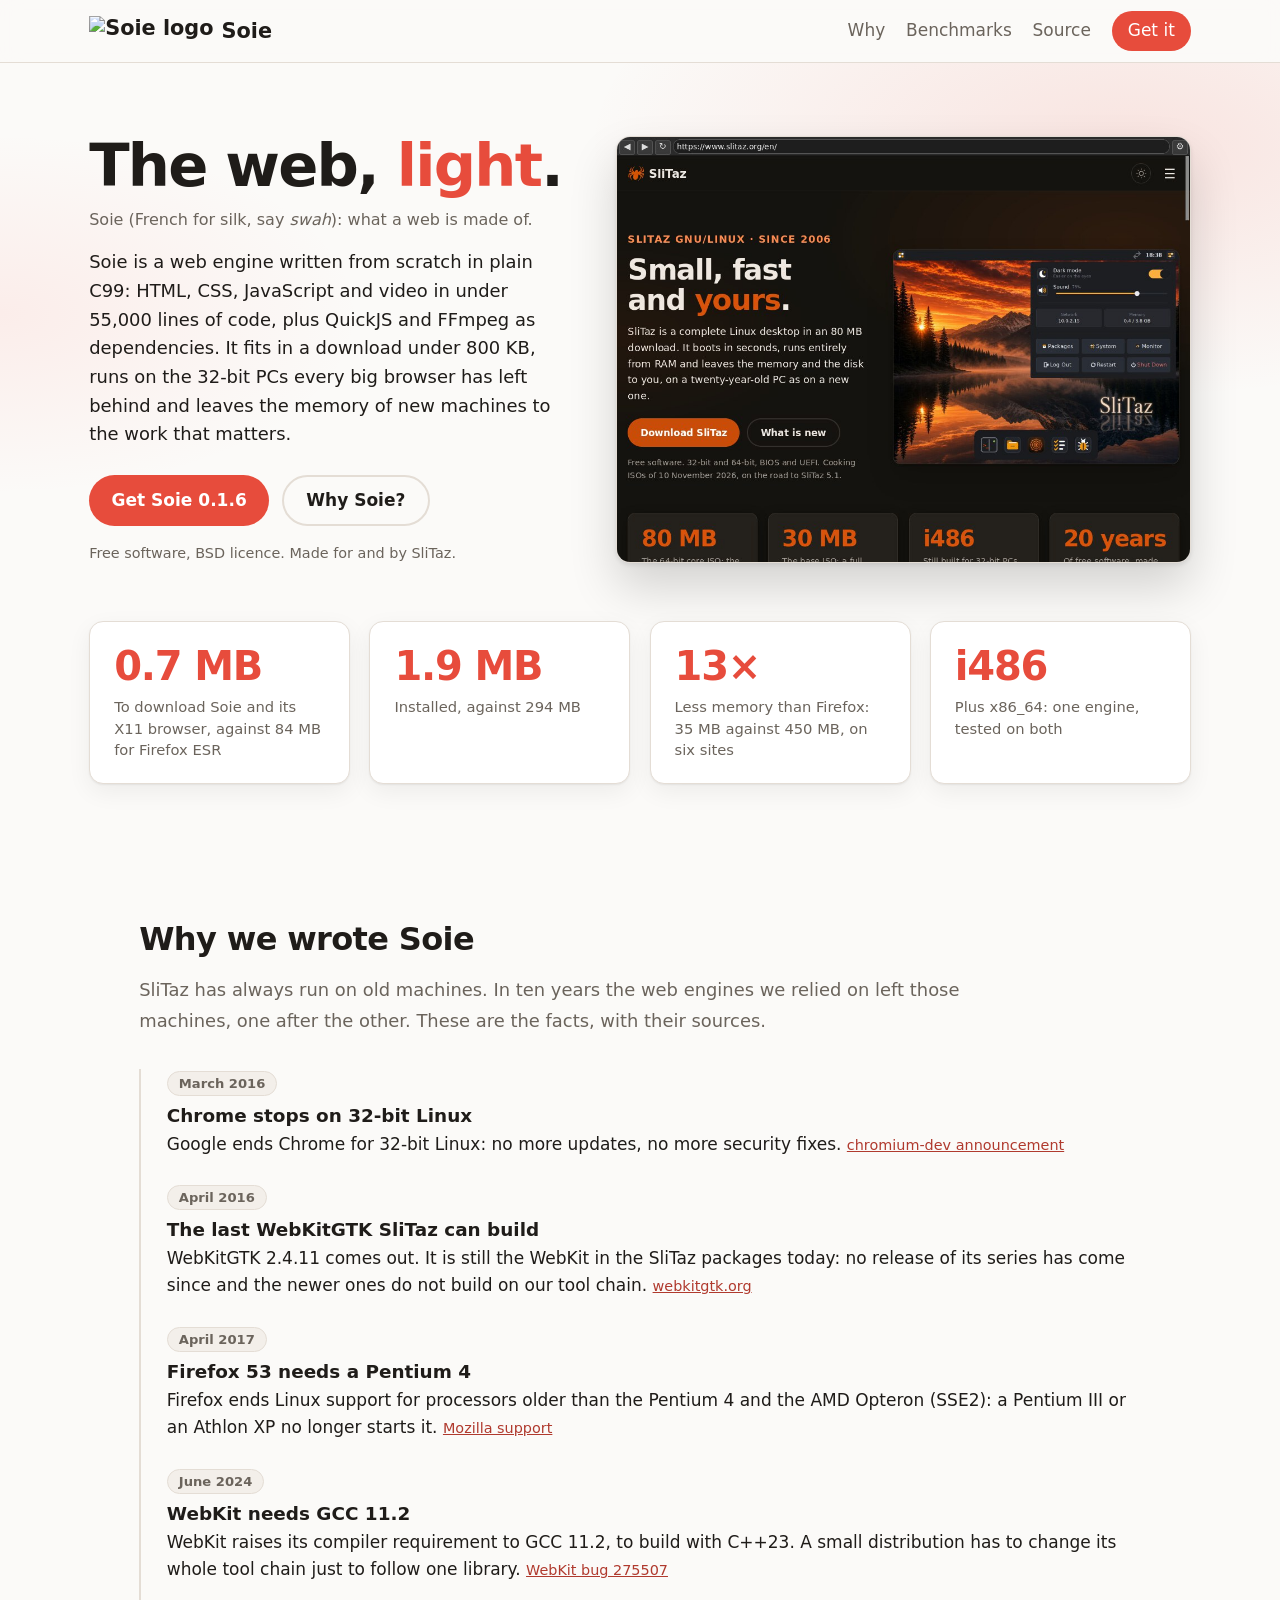
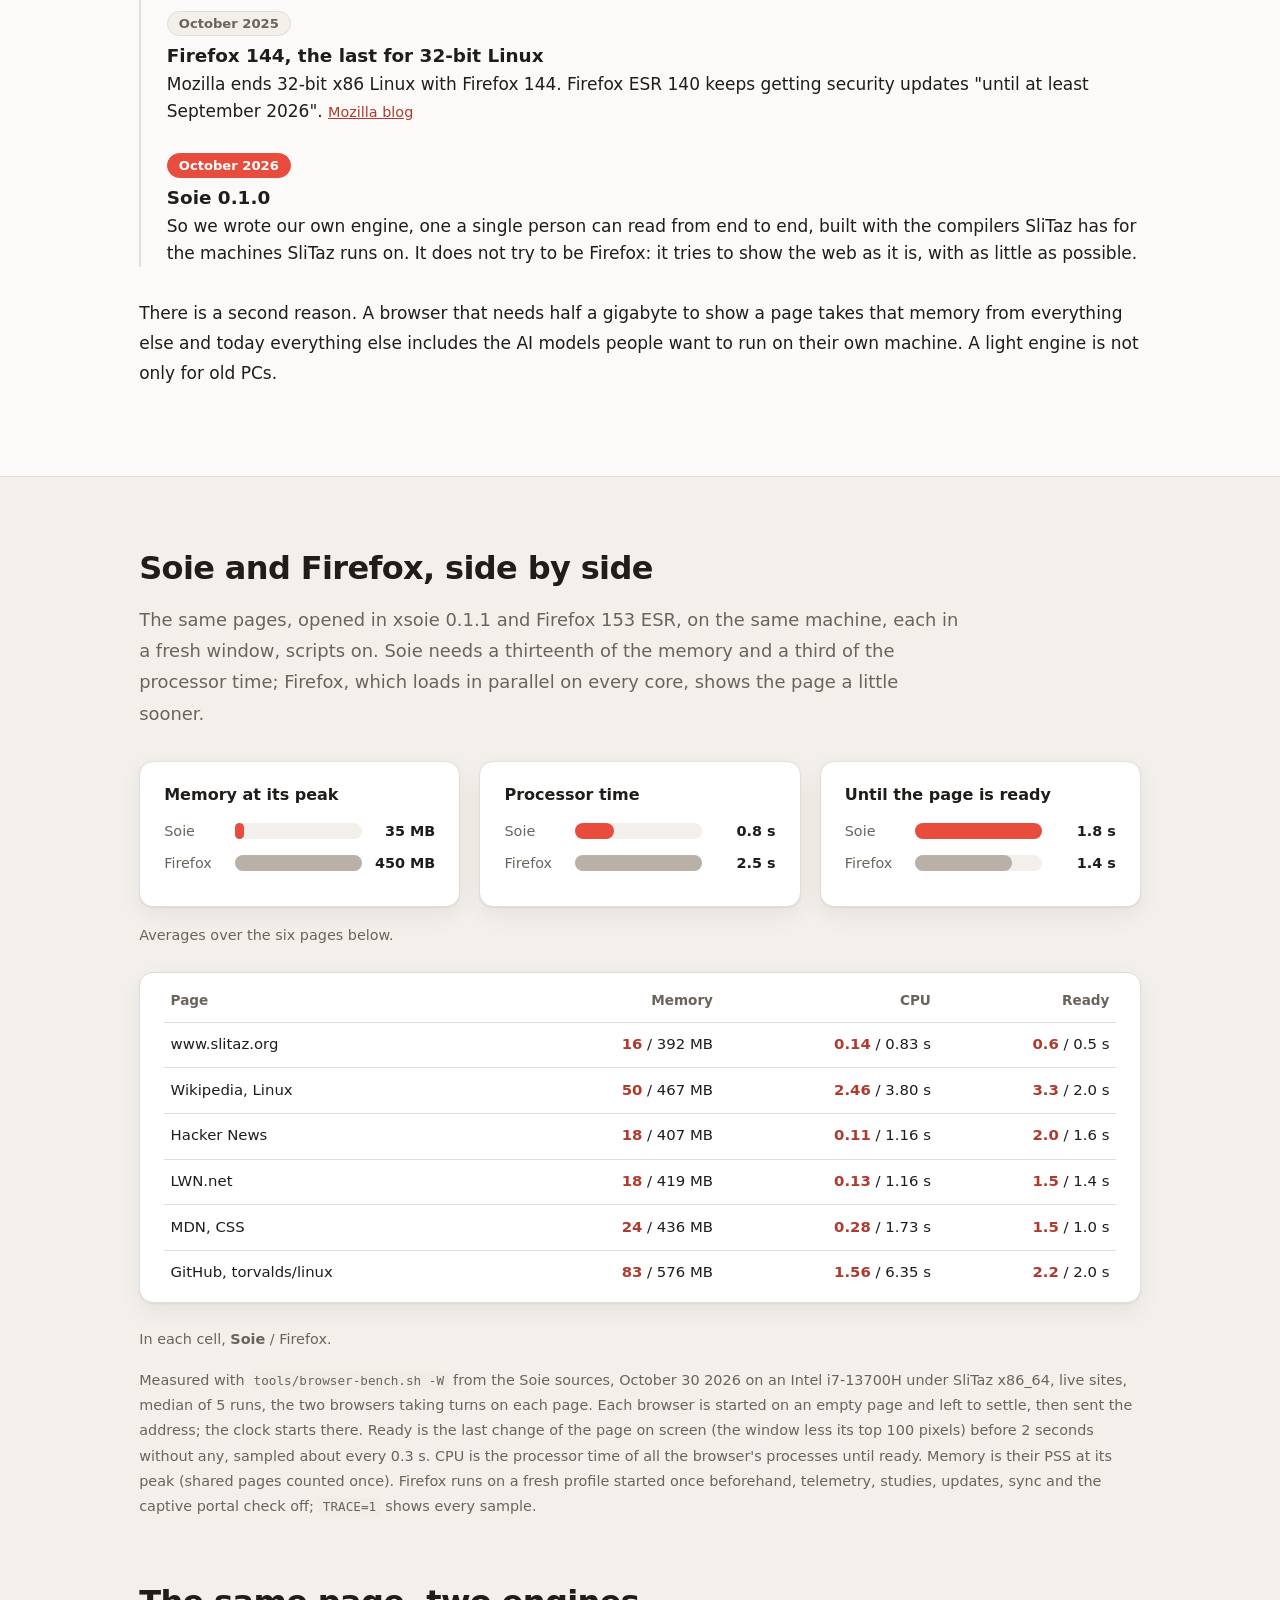
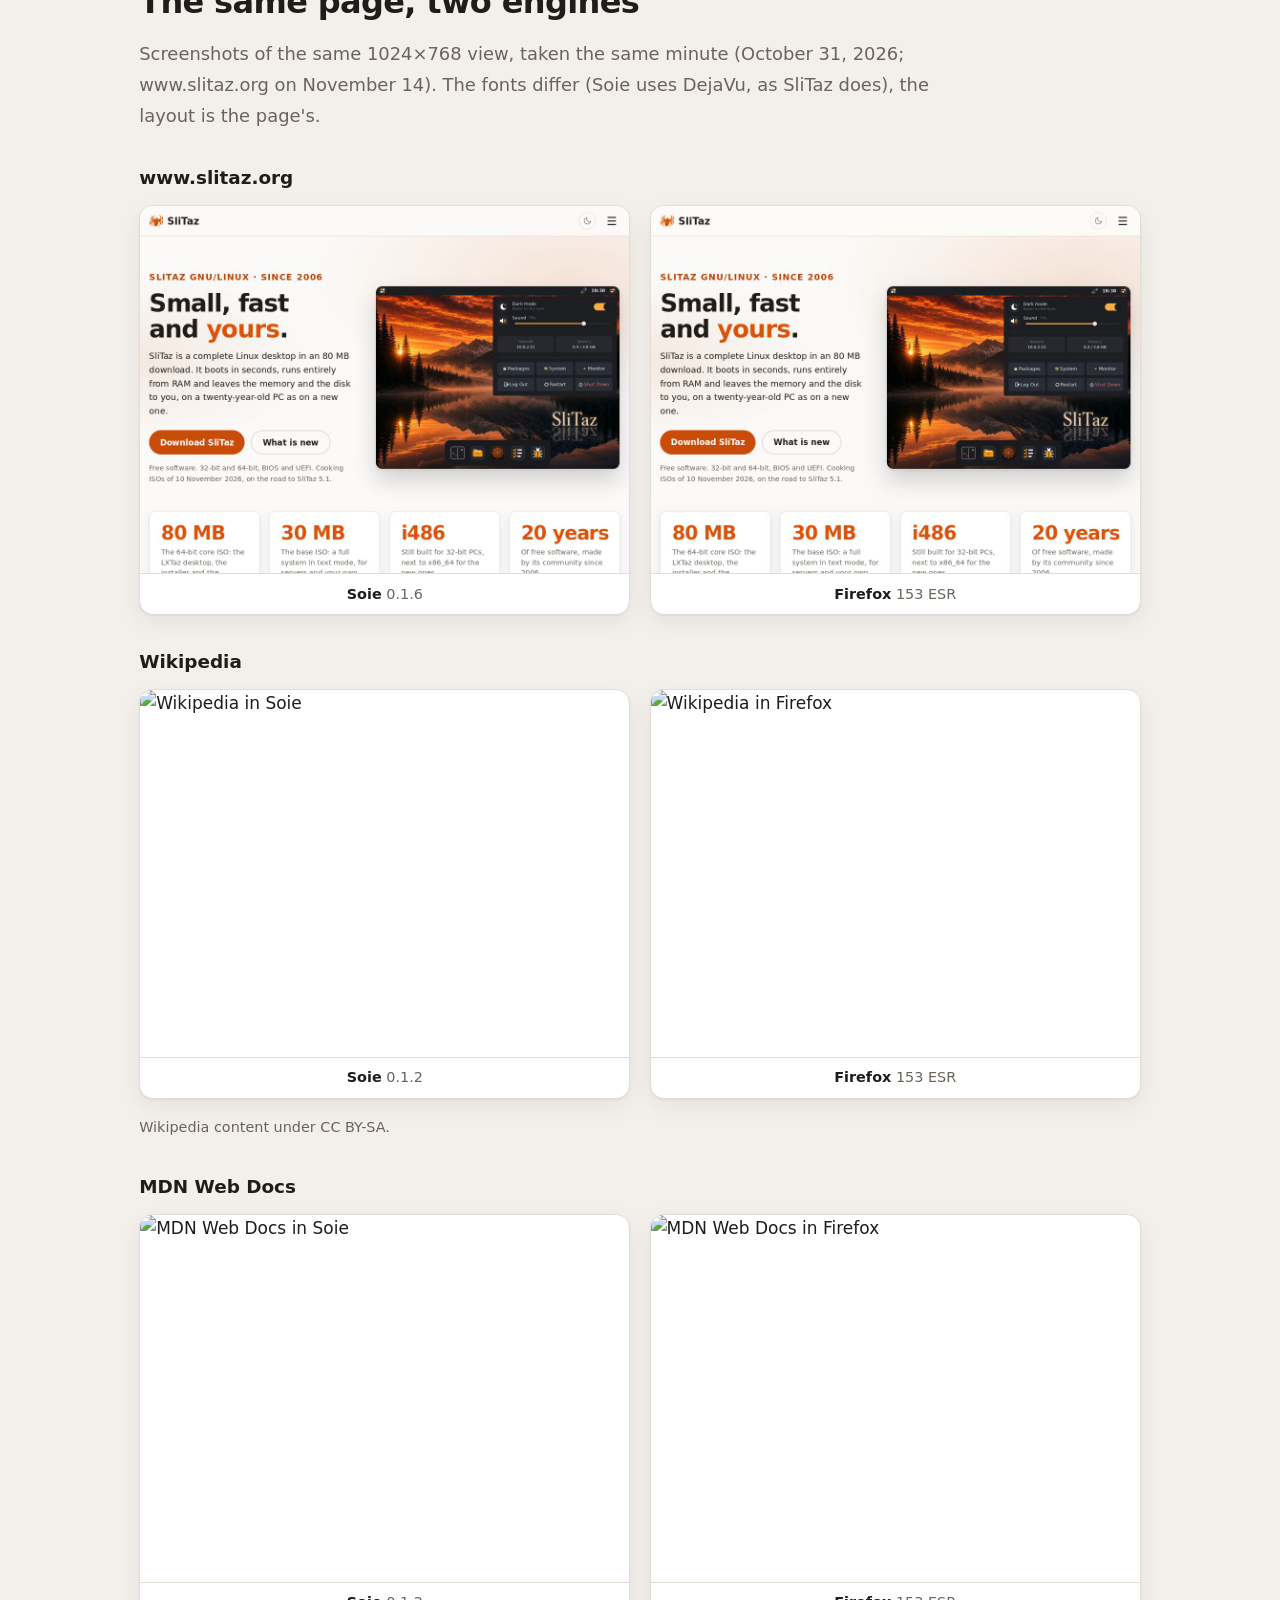
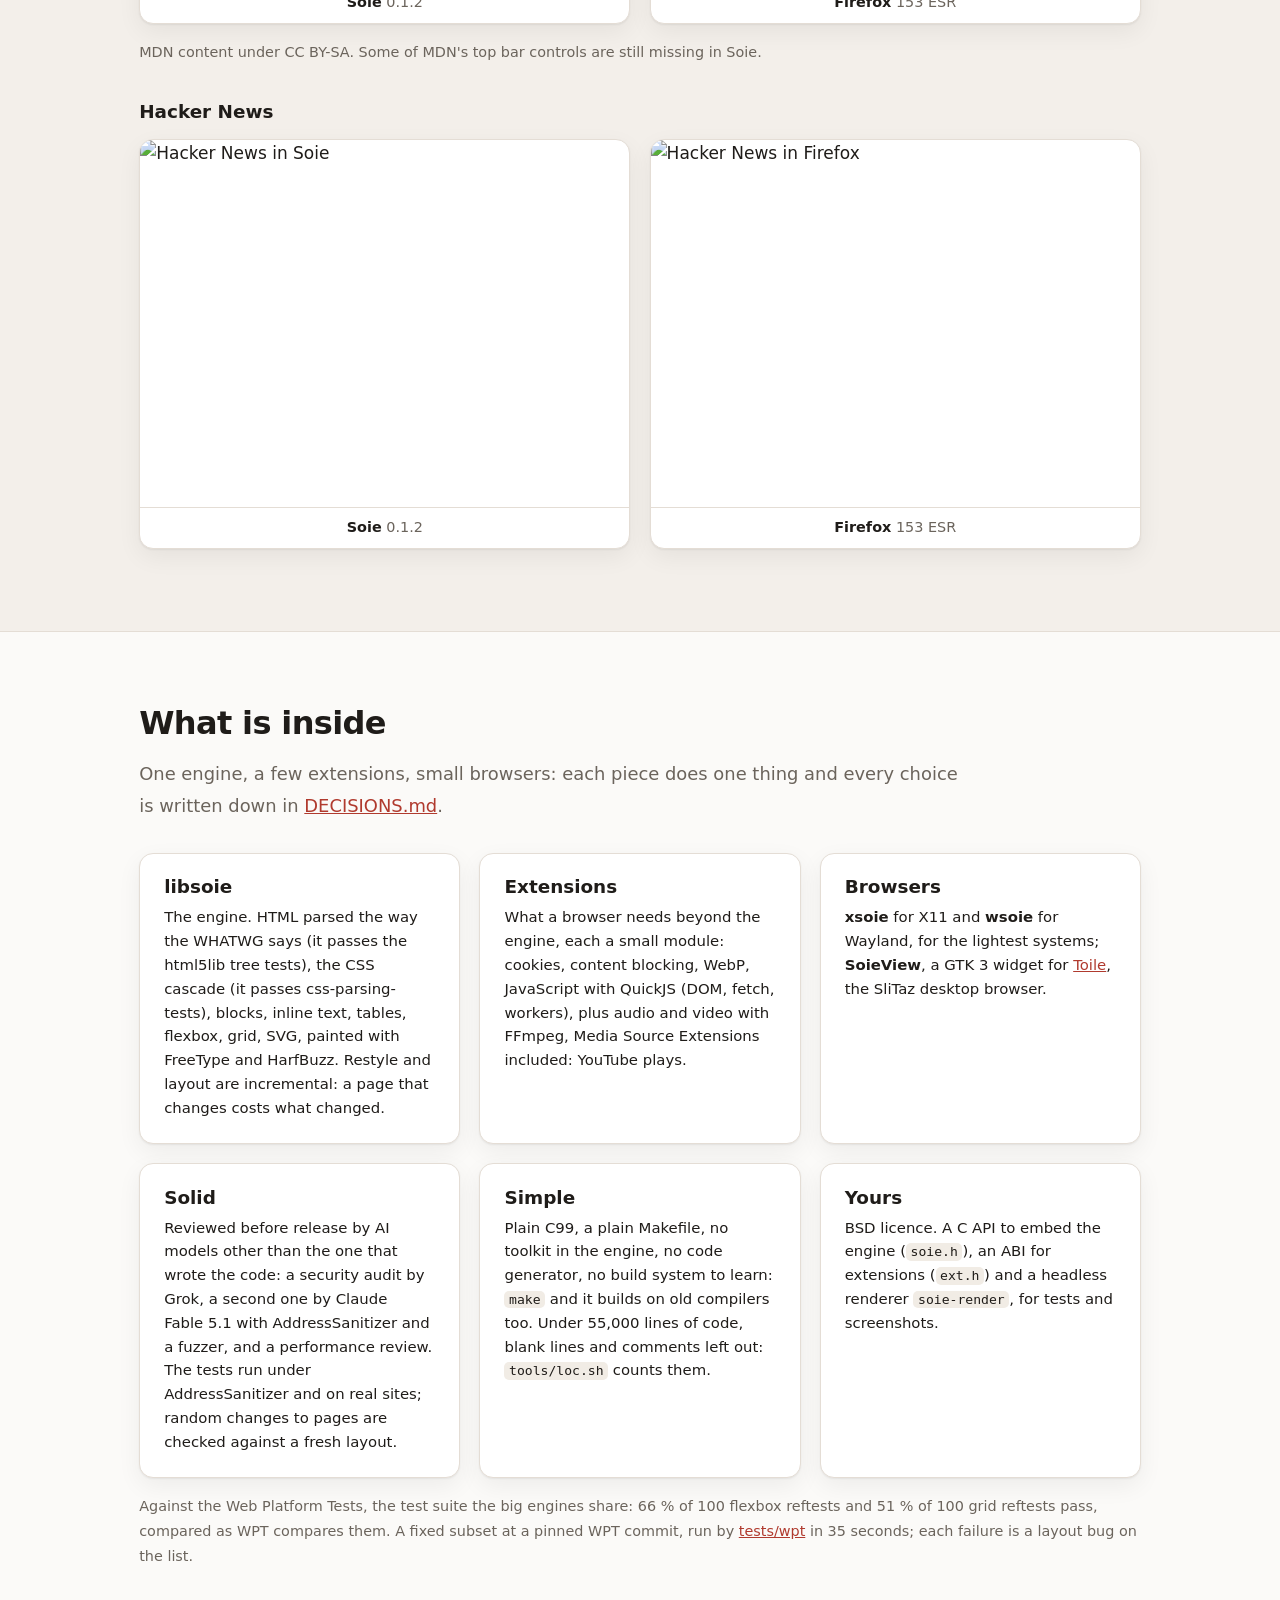
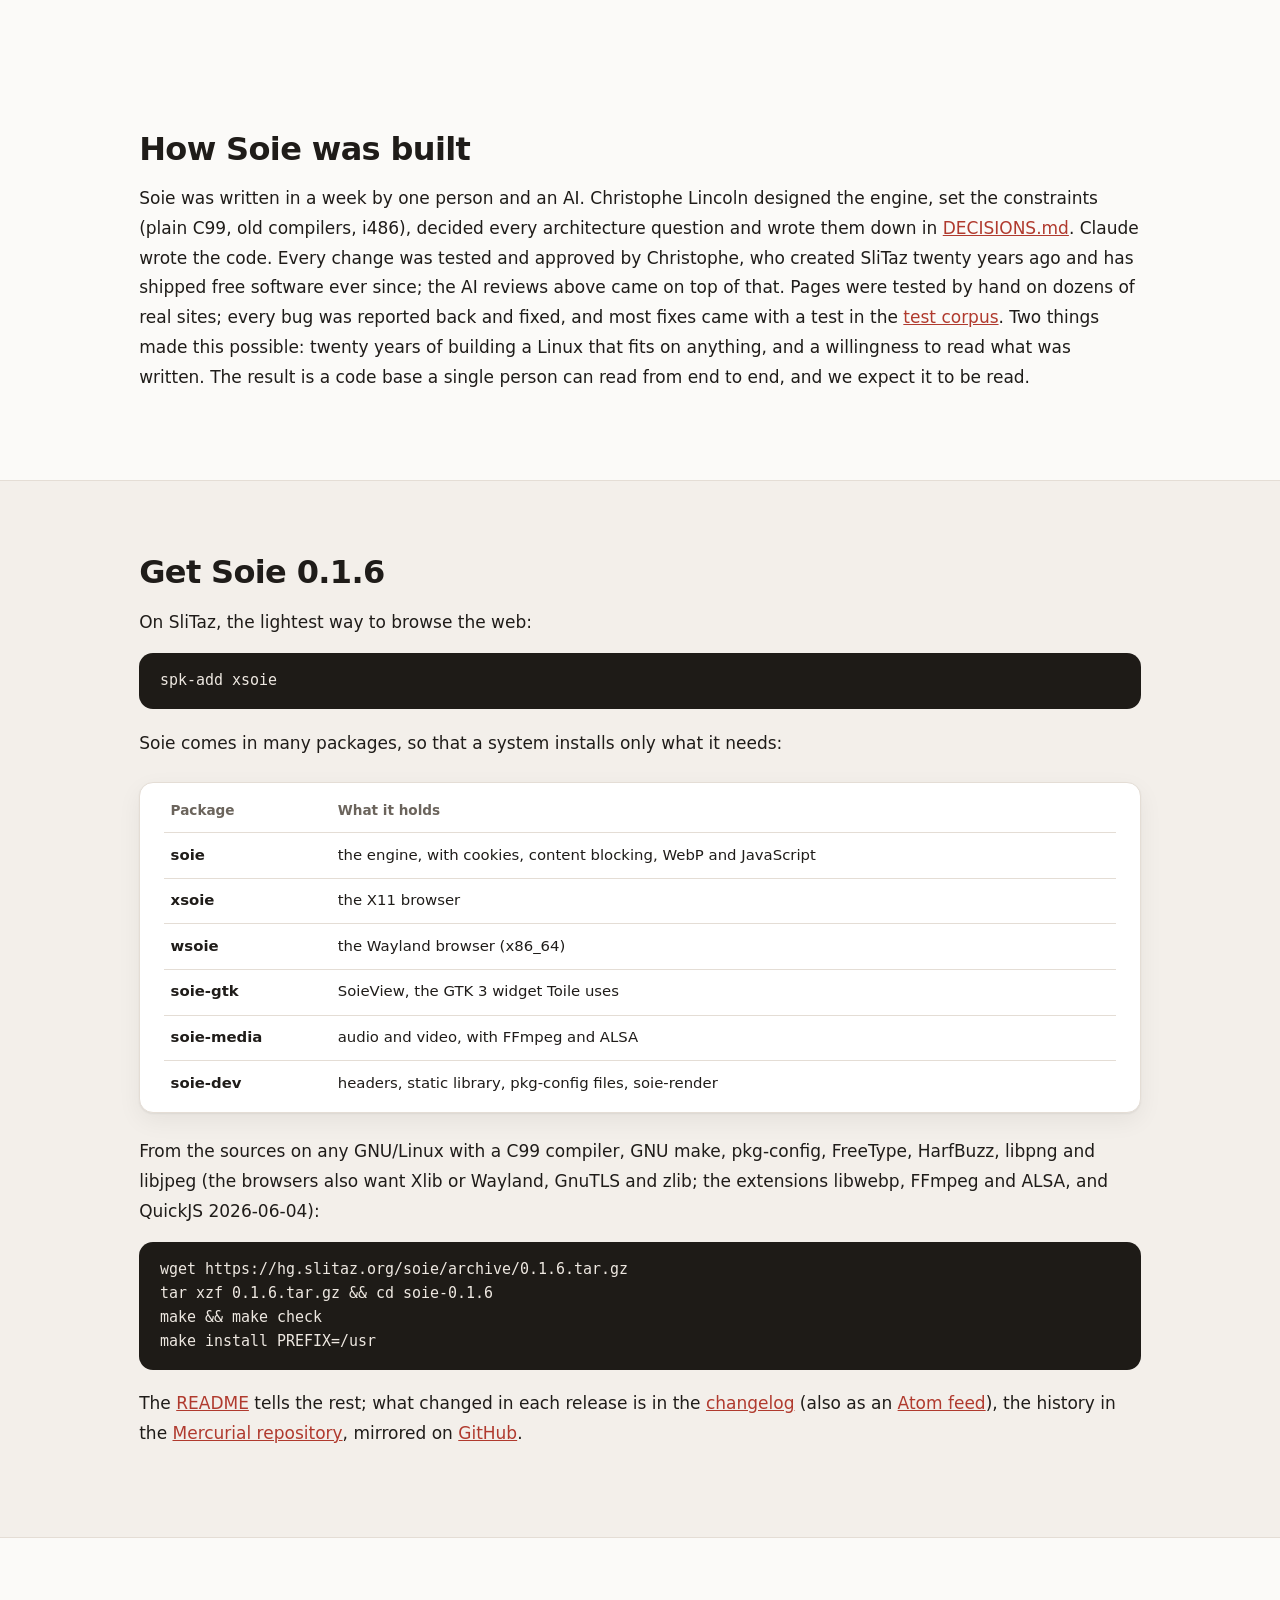
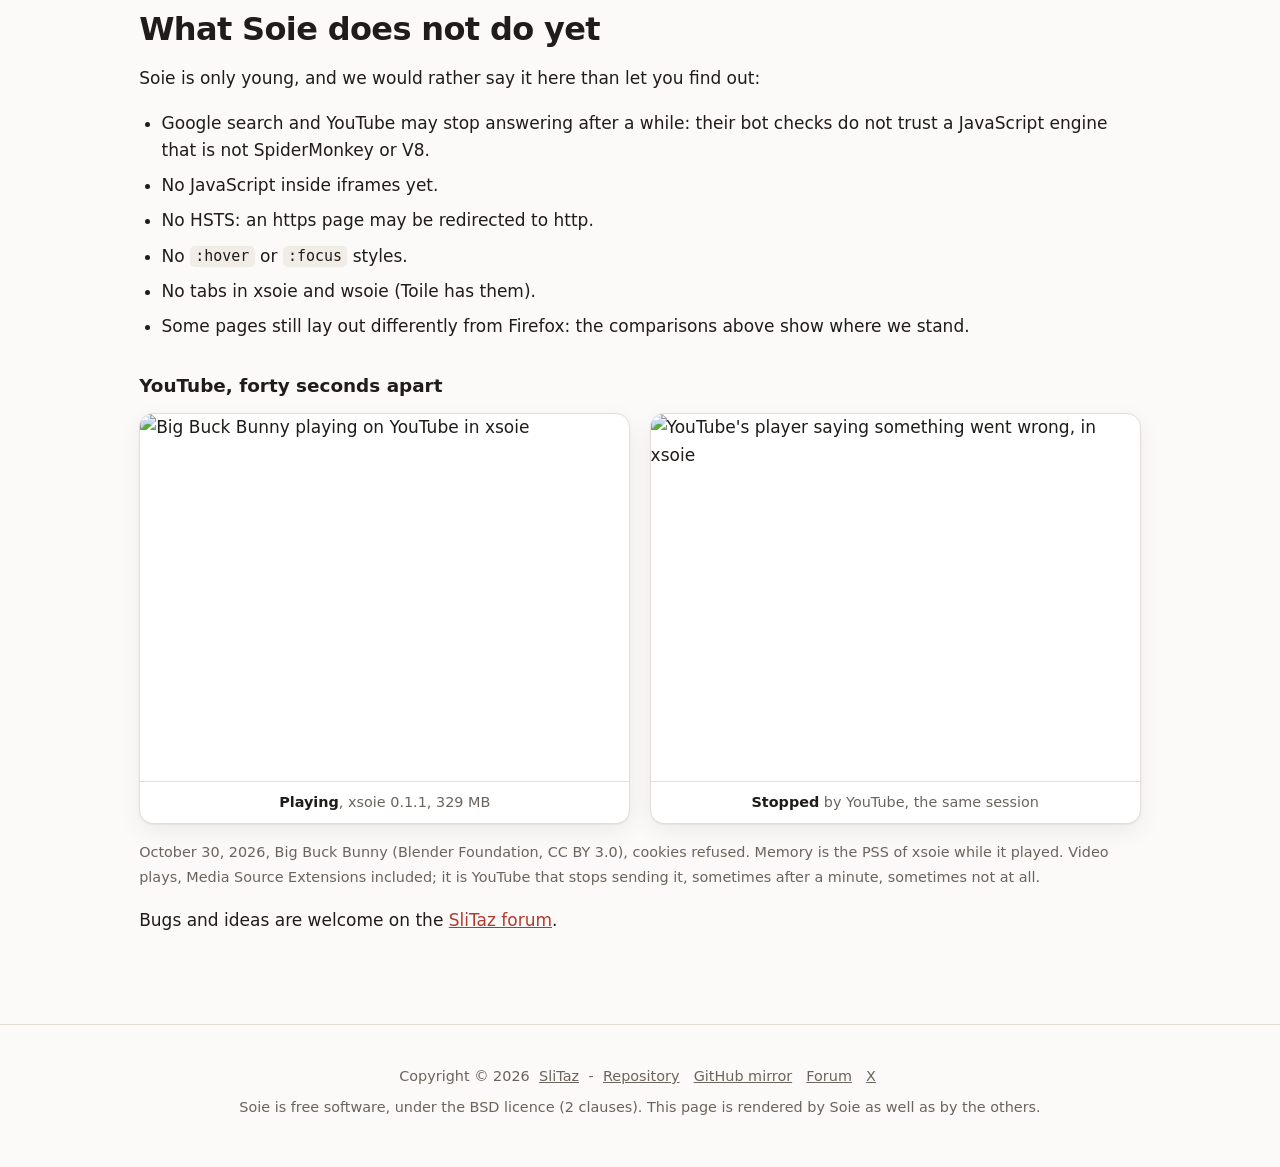
==== website/index.html @ 29ea22ae "website: screenshots of the new slitaz.org" ====
<!DOCTYPE html>
<html lang="en">
<head>
	<meta charset="UTF-8">
	<title>Soie - a light web engine, written to last</title>
	<meta name="description" content="Soie (French for silk, say swah) is a web engine in plain C99: HTML, CSS, JavaScript and video in under 55,000 lines of code, plus QuickJS and FFmpeg as dependencies, a download under 800 KB, for old PCs and new ones." />
	<meta name="robots" content="index, follow, all" />
	<meta name="author" content="Christophe Lincoln"/>
	<meta name="viewport" content="width=device-width, initial-scale=1" />
	<link rel="shortcut icon" href="favicon.ico" />
	<link rel="apple-touch-icon" href="images/soie-256.png" />
	<meta property="og:type" content="website" />
	<meta property="og:site_name" content="SliTaz" />
	<meta property="og:url" content="https://soie.slitaz.org/" />
	<meta property="og:title" content="Soie - the web, light" />
	<meta property="og:description" content="A web engine in plain C99: HTML, CSS, JavaScript and video in a download under 800 KB, 13 times less memory than Firefox, for old PCs and new ones." />
	<meta property="og:image" content="https://soie.slitaz.org/images/share.png" />
	<meta property="og:image:width" content="1200" />
	<meta property="og:image:height" content="630" />
	<meta property="og:image:alt" content="The Soie logo, a silk ribbon shaped as an S: Soie, the web, light." />
	<meta name="twitter:card" content="summary_large_image" />
	<link rel="stylesheet" href="soie.css" />
	<link rel="alternate" type="application/atom+xml" title="Soie releases" href="releases.atom" />
</head>
<body>

<!-- Header -->
<header id="header"><div class="top">
	<input type="checkbox" id="nav-toggle">
	<h1>
		<a href="./">
			<img src="images/soie.svg" alt="Soie logo">
			Soie
		</a>
	</h1>
	<nav id="network" aria-label="Network">
		<ul>
			<li><a href="#why">Why</a></li>
			<li><a href="#bench">Benchmarks</a></li>
			<li><a href="https://hg.slitaz.org/soie">Source</a></li>
			<li><a href="#get" class="button">Get it</a></li>
		</ul>
	</nav>
	<label for="nav-toggle" id="nav-burger" aria-label="Menu">&#9776;</label>
</div></header>

<!-- Lead -->
<section class="lead">
	<div class="lead-in">
		<div>
			<h2>The web, <span>light</span>.</h2>
			<p class="say">Soie (French for silk, say <i>swah</i>): what a
				web is made of.</p>
			<p>
				Soie is a web engine written from scratch in plain C99:
				HTML, CSS, JavaScript and video in under 55,000 lines of
				code, plus QuickJS and FFmpeg as dependencies. It
				fits in a download under 800&nbsp;KB, runs on the
				32-bit PCs every big browser has left behind and leaves
				the memory of new machines to the work that matters.
			</p>
			<div class="hero-buttons">
				<a href="#get" class="button">Get Soie 0.1.6</a>
				<a href="#why" class="button ghost">Why Soie?</a>
			</div>
			<small>Free software, BSD licence. Made for and by SliTaz.</small>
		</div>
		<div class="window">
			<img src="images/shot-slitaz.jpg" alt="xsoie showing www.slitaz.org" width="1024" height="760">
		</div>
	</div>
</section>

<!-- Numbers -->
<section class="stats">
	<div class="stats-in">
		<div class="stat"><b>0.7&nbsp;MB</b><span>To download Soie and its X11 browser, against 84&nbsp;MB for Firefox ESR</span></div>
		<div class="stat"><b>1.9&nbsp;MB</b><span>Installed, against 294&nbsp;MB</span></div>
		<div class="stat"><b>13&times;</b><span>Less memory than Firefox: 35&nbsp;MB against 450&nbsp;MB, on six sites</span></div>
		<div class="stat"><b>i486</b><span>Plus x86_64: one engine, tested on both</span></div>
	</div>
</section>

<!-- Why -->
<section id="why"><div class="part">
	<h2>Why we wrote Soie</h2>
	<p class="intro">
		SliTaz has always run on old machines. In ten years the web
		engines we relied on left those machines, one after the other.
		These are the facts, with their sources.
	</p>
	<ol class="timeline">
		<li>
			<span class="when">March 2016</span>
			<h3>Chrome stops on 32-bit Linux</h3>
			<p>Google ends Chrome for 32-bit Linux: no more updates, no
				more security fixes.
				<a class="src" href="https://groups.google.com/a/chromium.org/g/chromium-dev/c/FoE6sL-p6oU/m/xwZjPAaCAgAJ">chromium-dev announcement</a></p>
		</li>
		<li>
			<span class="when">April 2016</span>
			<h3>The last WebKitGTK SliTaz can build</h3>
			<p>WebKitGTK 2.4.11 comes out. It is still the WebKit in the
				SliTaz packages today: no release of its series has come
				since and the newer ones do not build on our tool chain.
				<a class="src" href="https://webkitgtk.org/2016/04/10/webkitgtk2.4.11-released.html">webkitgtk.org</a></p>
		</li>
		<li>
			<span class="when">April 2017</span>
			<h3>Firefox 53 needs a Pentium&nbsp;4</h3>
			<p>Firefox ends Linux support for processors older than the
				Pentium&nbsp;4 and the AMD Opteron (SSE2): a Pentium&nbsp;III
				or an Athlon&nbsp;XP no longer starts it.
				<a class="src" href="https://support.mozilla.org/kb/your-hardware-no-longer-supported">Mozilla support</a></p>
		</li>
		<li>
			<span class="when">June 2024</span>
			<h3>WebKit needs GCC 11.2</h3>
			<p>WebKit raises its compiler requirement to GCC 11.2, to build
				with C++23. A small distribution has to change its whole
				tool chain just to follow one library.
				<a class="src" href="https://bugs.webkit.org/show_bug.cgi?id=275507">WebKit bug 275507</a></p>
		</li>
		<li>
			<span class="when">October 2025</span>
			<h3>Firefox 144, the last for 32-bit Linux</h3>
			<p>Mozilla ends 32-bit x86 Linux with Firefox 144. Firefox ESR
				140 keeps getting security updates "until at least
				September 2026".
				<a class="src" href="https://blog.mozilla.org/futurereleases/2025/09/05/firefox-32-bit-linux-support-to-end-in-2026/">Mozilla blog</a></p>
		</li>
		<li class="now">
			<span class="when">October 2026</span>
			<h3>Soie 0.1.0</h3>
			<p>So we wrote our own engine, one a single person can read
				from end to end, built with the compilers SliTaz has for
				the machines SliTaz runs on. It does not try to be Firefox:
				it tries to show the web as it is, with as little as possible.</p>
		</li>
	</ol>
	<p>
		There is a second reason. A browser that needs half a gigabyte to
		show a page takes that memory from everything else and today
		everything else includes the AI models people want to run on
		their own machine. A light engine is not only for old PCs.
	</p>
</div></section>

<!-- Benchmarks -->
<section id="bench" class="band">
	<div class="part">
		<h2>Soie and Firefox, side by side</h2>
		<p class="intro">
			The same pages, opened in xsoie 0.1.1 and Firefox 153 ESR, on
			the same machine, each in a fresh window, scripts on. Soie
			needs a thirteenth of the memory and a third of the processor
			time; Firefox, which loads in parallel on every core, shows the
			page a little sooner.
		</p>
		<div class="bench">
		<div class="chart">
			<h3>Memory at its peak</h3>
			<div class="row soie"><span class="who">Soie</span><span class="bar"><i style="width: 7.8%"></i></span><span class="val">35 MB</span></div>
			<div class="row"><span class="who">Firefox</span><span class="bar"><i style="width: 100%"></i></span><span class="val">450 MB</span></div>
		</div>
		<div class="chart">
			<h3>Processor time</h3>
			<div class="row soie"><span class="who">Soie</span><span class="bar"><i style="width: 31.2%"></i></span><span class="val">0.8 s</span></div>
			<div class="row"><span class="who">Firefox</span><span class="bar"><i style="width: 100%"></i></span><span class="val">2.5 s</span></div>
		</div>
		<div class="chart">
			<h3>Until the page is ready</h3>
			<div class="row soie"><span class="who">Soie</span><span class="bar"><i style="width: 100%"></i></span><span class="val">1.8 s</span></div>
			<div class="row"><span class="who">Firefox</span><span class="bar"><i style="width: 76.6%"></i></span><span class="val">1.4 s</span></div>
		</div>
		</div>
		<p class="note">Averages over the six pages below.</p>
		<div class="table"><table class="data">
			<tr><th>Page</th><th>Memory</th><th>CPU</th><th>Ready</th></tr>
			<tr><td>www.slitaz.org</td><td><b class="s">16</b> / 392 MB</td><td><b class="s">0.14</b> / 0.83 s</td><td><b class="s">0.6</b> / 0.5 s</td></tr>
			<tr><td>Wikipedia, Linux</td><td><b class="s">50</b> / 467 MB</td><td><b class="s">2.46</b> / 3.80 s</td><td><b class="s">3.3</b> / 2.0 s</td></tr>
			<tr><td>Hacker News</td><td><b class="s">18</b> / 407 MB</td><td><b class="s">0.11</b> / 1.16 s</td><td><b class="s">2.0</b> / 1.6 s</td></tr>
			<tr><td>LWN.net</td><td><b class="s">18</b> / 419 MB</td><td><b class="s">0.13</b> / 1.16 s</td><td><b class="s">1.5</b> / 1.4 s</td></tr>
			<tr><td>MDN, CSS</td><td><b class="s">24</b> / 436 MB</td><td><b class="s">0.28</b> / 1.73 s</td><td><b class="s">1.5</b> / 1.0 s</td></tr>
			<tr><td>GitHub, torvalds/linux</td><td><b class="s">83</b> / 576 MB</td><td><b class="s">1.56</b> / 6.35 s</td><td><b class="s">2.2</b> / 2.0 s</td></tr>
		</table></div>
		<p class="note">In each cell, <b class="s">Soie</b> / Firefox.</p>
		<p class="note">
			Measured with <code>tools/browser-bench.sh -W</code> from the
			Soie sources, October 30 2026 on an Intel i7-13700H under
			SliTaz x86_64, live sites, median of 5 runs, the two browsers
			taking turns on each page. Each browser is started on an empty
			page and left to settle, then sent the address; the clock
			starts there. Ready is the last change of the page on screen
			(the window less its top 100 pixels) before 2 seconds without
			any, sampled about every 0.3 s. CPU is the processor time of all
			the browser's processes until ready. Memory is their PSS at its
			peak (shared pages counted once). Firefox runs on a fresh
			profile started once beforehand, telemetry, studies, updates,
			sync and the captive portal check off; <code>TRACE=1</code>
			shows every sample.
		</p>

		<h2 class="more">The same page, two engines</h2>
		<p class="intro">Screenshots of the same 1024&times;768 view, taken the same minute (October 31, 2026; www.slitaz.org on November 14). The fonts differ (Soie uses DejaVu, as SliTaz does), the layout is the page's.</p>
		<h3 class="pair-title">www.slitaz.org</h3>
		<div class="pair">
			<figure><img src="images/cmp-slitaz-soie.jpg" alt="www.slitaz.org in Soie" width="1024" height="768"><figcaption><b>Soie</b> 0.1.6</figcaption></figure>
			<figure><img src="images/cmp-slitaz-firefox.jpg" alt="www.slitaz.org in Firefox" width="1024" height="768"><figcaption><b>Firefox</b> 153 ESR</figcaption></figure>
		</div>
		<h3 class="pair-title">Wikipedia</h3>
		<div class="pair">
			<figure><img src="images/cmp-wikipedia-soie.jpg" alt="Wikipedia in Soie" width="1024" height="768"><figcaption><b>Soie</b> 0.1.2</figcaption></figure>
			<figure><img src="images/cmp-wikipedia-firefox.jpg" alt="Wikipedia in Firefox" width="1024" height="768"><figcaption><b>Firefox</b> 153 ESR</figcaption></figure>
		</div>
		<p class="note">Wikipedia content under CC BY-SA.</p>
		<h3 class="pair-title">MDN Web Docs</h3>
		<div class="pair">
			<figure><img src="images/cmp-mdn-soie.jpg" alt="MDN Web Docs in Soie" width="1024" height="768"><figcaption><b>Soie</b> 0.1.2</figcaption></figure>
			<figure><img src="images/cmp-mdn-firefox.jpg" alt="MDN Web Docs in Firefox" width="1024" height="768"><figcaption><b>Firefox</b> 153 ESR</figcaption></figure>
		</div>
		<p class="note">MDN content under CC BY-SA. Some of MDN's top bar controls are still missing in Soie.</p>
		<h3 class="pair-title">Hacker News</h3>
		<div class="pair">
			<figure><img src="images/cmp-hn-soie.jpg" alt="Hacker News in Soie" width="1024" height="768"><figcaption><b>Soie</b> 0.1.2</figcaption></figure>
			<figure><img src="images/cmp-hn-firefox.jpg" alt="Hacker News in Firefox" width="1024" height="768"><figcaption><b>Firefox</b> 153 ESR</figcaption></figure>
		</div>
	</div>
</section>

<!-- Inside -->
<section><div class="part">
	<h2>What is inside</h2>
	<p class="intro">
		One engine, a few extensions, small browsers: each piece does one
		thing and every choice is written down in
		<a href="https://hg.slitaz.org/soie/file/tip/doc/DECISIONS.md">DECISIONS.md</a>.
	</p>
	<div class="cards">
		<div class="card">
			<h3>libsoie</h3>
			<p>The engine. HTML parsed the way the WHATWG says (it passes
				the html5lib tree tests), the CSS cascade (it passes
				css-parsing-tests), blocks, inline text, tables, flexbox,
				grid, SVG, painted with FreeType and HarfBuzz. Restyle and
				layout are incremental: a page that changes costs what
				changed.</p>
		</div>
		<div class="card">
			<h3>Extensions</h3>
			<p>What a browser needs beyond the engine, each a small module:
				cookies, content blocking, WebP, JavaScript with QuickJS
				(DOM, fetch, workers), plus audio and video with FFmpeg,
				Media Source Extensions included: YouTube plays.</p>
		</div>
		<div class="card">
			<h3>Browsers</h3>
			<p><b>xsoie</b> for X11 and <b>wsoie</b> for Wayland, for the
				lightest systems; <b>SoieView</b>, a GTK&nbsp;3 widget for
				<a href="https://hg.slitaz.org/toile">Toile</a>, the SliTaz
				desktop browser.</p>
		</div>
		<div class="card">
			<h3>Solid</h3>
			<p>Reviewed before release by AI models other than the one
				that wrote the code: a security audit by Grok, a second one
				by Claude Fable&nbsp;5.1 with AddressSanitizer and a fuzzer,
				and a performance review. The tests run under
				AddressSanitizer and on real sites; random changes to pages
				are checked against a fresh layout.</p>
		</div>
		<div class="card">
			<h3>Simple</h3>
			<p>Plain C99, a plain Makefile, no toolkit in the engine, no
				code generator, no build system to learn: <code>make</code>
				and it builds on old compilers too. Under 55,000 lines of
				code, blank lines and comments left out:
				<code>tools/loc.sh</code> counts them.</p>
		</div>
		<div class="card">
			<h3>Yours</h3>
			<p>BSD licence. A C API to embed the engine (<code>soie.h</code>),
				an ABI for extensions (<code>ext.h</code>) and a headless
				renderer <code>soie-render</code>, for tests and
				screenshots.</p>
		</div>
	</div>
	<p class="note">Against the Web Platform Tests, the test suite the
		big engines share: 66&nbsp;% of 100 flexbox reftests and
		51&nbsp;% of 100 grid reftests pass, compared as WPT compares
		them. A fixed subset at a pinned WPT commit, run by
		<a href="https://hg.slitaz.org/soie/file/tip/tests/wpt">tests/wpt</a>
		in 35 seconds; each failure is a layout bug on the list.</p>
</div></section>

<!-- Story -->
<section id="story"><div class="part">
	<h2>How Soie was built</h2>
	<p>Soie was written in a week by one person and an AI. Christophe
		Lincoln designed the engine, set the constraints (plain C99, old
		compilers, i486), decided every architecture question and wrote
		them down in
		<a href="https://hg.slitaz.org/soie/file/tip/doc/DECISIONS.md">DECISIONS.md</a>.
		Claude wrote the code. Every change was tested and approved by
		Christophe, who created SliTaz twenty years ago and has
		shipped free software ever since; the AI reviews above came on
		top of that. Pages were tested by hand on dozens of real sites;
		every bug was reported back and fixed, and most fixes came with a
		test in the
		<a href="https://hg.slitaz.org/soie/file/tip/tests">test corpus</a>.
		Two things made this possible: twenty years of building a Linux
		that fits on anything, and a willingness to read what was
		written. The result is a code base a single person can read from
		end to end, and we expect it to be read.</p>
</div></section>

<!-- Get it -->
<section id="get" class="band">
	<div class="part">
		<h2>Get Soie 0.1.6</h2>
		<p>On SliTaz, the lightest way to browse the web:</p>
		<pre><code>spk-add xsoie</code></pre>
		<p>Soie comes in many packages, so that a system installs only what it
			needs:</p>
		<div class="table"><table class="data text">
			<tr><th>Package</th><th>What it holds</th></tr>
			<tr><td><b>soie</b></td><td>the engine, with cookies, content blocking, WebP and JavaScript</td></tr>
			<tr><td><b>xsoie</b></td><td>the X11 browser</td></tr>
			<tr><td><b>wsoie</b></td><td>the Wayland browser (x86_64)</td></tr>
			<tr><td><b>soie-gtk</b></td><td>SoieView, the GTK 3 widget Toile uses</td></tr>
			<tr><td><b>soie-media</b></td><td>audio and video, with FFmpeg and ALSA</td></tr>
			<tr><td><b>soie-dev</b></td><td>headers, static library, pkg-config files, soie-render</td></tr>
		</table></div>
		<p>From the sources on any
			GNU/Linux with a C99 compiler, GNU make, pkg-config, FreeType,
			HarfBuzz, libpng and libjpeg (the browsers also want Xlib or
			Wayland, GnuTLS and zlib; the extensions libwebp, FFmpeg and
			ALSA, and QuickJS 2026-06-04):</p>
		<pre><code>wget https://hg.slitaz.org/soie/archive/0.1.6.tar.gz
tar xzf 0.1.6.tar.gz &amp;&amp; cd soie-0.1.6
make &amp;&amp; make check
make install PREFIX=/usr</code></pre>
		<p>The <a href="https://hg.slitaz.org/soie/file/tip/README.md">README</a>
			tells the rest; what changed in each release is in the
			<a href="https://hg.slitaz.org/soie/file/tip/doc/CHANGELOG.md">changelog</a>
			(also as an <a href="releases.atom">Atom feed</a>), the history
			in the <a href="https://hg.slitaz.org/soie">Mercurial repository</a>,
			mirrored on <a href="https://github.com/pankso/soie">GitHub</a>.</p>
	</div>
</section>

<!-- Limits -->
<section><div class="part">
	<h2>What Soie does not do yet</h2>
	<p>Soie is only young, and we would rather say it here than let you find
		out:</p>
	<ul class="limits">
		<li>Google search and YouTube may stop answering after a while:
			their bot checks do not trust a JavaScript engine that is not
			SpiderMonkey or V8.</li>
		<li>No JavaScript inside iframes yet.</li>
		<li>No HSTS: an https page may be redirected to http.</li>
		<li>No <code>:hover</code> or <code>:focus</code> styles.</li>
		<li>No tabs in xsoie and wsoie (Toile has them).</li>
		<li>Some pages still lay out differently from Firefox: the
			comparisons above show where we stand.</li>
	</ul>
	<h3 class="pair-title">YouTube, forty seconds apart</h3>
	<div class="pair">
		<figure><img src="images/youtube-playing.jpg" alt="Big Buck Bunny playing on YouTube in xsoie" width="1024" height="768"><figcaption><b>Playing</b>, xsoie 0.1.1, 329 MB</figcaption></figure>
		<figure><img src="images/youtube-stopped.jpg" alt="YouTube's player saying something went wrong, in xsoie" width="1024" height="768"><figcaption><b>Stopped</b> by YouTube, the same session</figcaption></figure>
	</div>
	<p class="note">October 30, 2026, Big Buck Bunny (Blender Foundation,
		CC BY 3.0), cookies refused. Memory is the PSS of xsoie while it
		played. Video plays, Media Source Extensions included; it is
		YouTube that stops sending it, sometimes after a minute,
		sometimes not at all.</p>
	<p>Bugs and ideas are welcome on the
		<a href="https://maille.slitaz.org/tags/soie">SliTaz forum</a>.</p>
</div></section>

<!-- Footer -->
<footer id="footer">
	<p>
		Copyright &copy; 2026
		<a href="https://www.slitaz.org/">SliTaz</a> -
		<a href="https://hg.slitaz.org/soie">Repository</a>
		<a href="https://github.com/pankso/soie">GitHub mirror</a>
		<a href="https://maille.slitaz.org/tags/soie">Forum</a>
		<a href="https://x.com/SliTazOS">X</a>
	</p>
	<p>Soie is free software, under the BSD licence (2 clauses). This page
		is rendered by Soie as well as by the others.</p>
</footer>

<script src="menu.js"></script>
</body>
</html>
---- website/soie.css ----
/*
 * soie.slitaz.org: the whole style of the page, on its own. Plain CSS
 * that Soie renders as well as Firefox: flexbox, grid, gradients,
 * rounded corners, shadows; menu.js only closes the phone menu.
 */

:root {
	color-scheme: light dark;
	--red:      #e74c3c;	/* the logo's middle thread */
	--red-dark: #b03a2e;
	--bg:       #fbfaf8;
	--band:     #f3efea;
	--card:     #ffffff;
	--text:     #1f1c19;
	--muted:    #6b645c;
	--line:     #e4ddd5;
	--code:     #f1ece5;
	--link:     #b03a2e;
	--bar:      #b9b1a8;
	--radius:   14px;
	--shadow:   0 1px 2px rgba(0, 0, 0, .06), 0 8px 24px rgba(0, 0, 0, .06);
}
@media (prefers-color-scheme: dark) {
	:root {
		--bg:     #15130f;
		--band:   #1d1a16;
		--card:   #24201b;
		--text:   #eee8e1;
		--muted:  #a59d93;
		--line:   #353029;
		--code:   #2d2822;
		--link:   #ff7a6e;
		--bar:    #5d564e;
		--shadow: 0 1px 2px rgba(0, 0, 0, .3), 0 8px 24px rgba(0, 0, 0, .3);
	}
}

* { box-sizing: border-box; }

html { scroll-behavior: smooth; }

body {
	margin: 0;
	background: var(--bg);
	color: var(--text);
	font: 17px/1.6 system-ui, -apple-system, "Segoe UI", Roboto,
		"DejaVu Sans", sans-serif;
}

a { color: var(--link); }
img { max-width: 100%; }

h1, h2, h3 { line-height: 1.2; margin: 0 0 .5em; }
h2 { font-size: 2rem; letter-spacing: -.02em; }
h3 { font-size: 1.15rem; }
p { margin: 0 0 1rem; }

code, pre {
	font-family: ui-monospace, "DejaVu Sans Mono", Menlo, Consolas,
		monospace;
	font-size: .88em;
}
code {
	background: var(--code);
	padding: .1em .35em;
	border-radius: 5px;
}
pre {
	background: #1e1b17;
	color: #eee8e1;
	padding: 1rem 1.3rem;
	border-radius: var(--radius);
	overflow-x: auto;
	line-height: 1.6;
	margin: 0 0 1.2rem;
}
pre code { background: none; color: inherit; padding: 0; font-size: 1em; }

/* Header: stays on top; translucent where the browser can blur */
#header {
	position: sticky;
	top: 0;
	z-index: 10;
	background: var(--bg);
	border-bottom: 1px solid var(--line);
}
@supports (backdrop-filter: blur(10px)) {
	#header {
		background: color-mix(in srgb, var(--bg) 85%, transparent);
		backdrop-filter: saturate(1.5) blur(10px);
	}
}
.top {
	max-width: 1140px;
	margin: 0 auto;
	padding: .6rem 1.2rem;
	min-height: 62px;
	display: flex;
	align-items: center;
	justify-content: space-between;
	gap: 1rem;
}
#header h1 { margin: 0; font-size: 1.3rem; }
#header h1 a {
	display: flex;
	align-items: center;
	gap: .5rem;
	color: var(--text);
	text-decoration: none;
}
#header h1 img { height: 30px; width: auto; display: block; }
#nav-toggle, #nav-burger { display: none; }
#network ul {
	display: flex;
	align-items: center;
	gap: 1.3rem;
	margin: 0;
	padding: 0;
	list-style: none;
}
#network a {
	color: var(--muted);
	text-decoration: none;
	font-weight: 500;
}
#network a:hover { color: var(--text); }

/* Buttons */
.button {
	display: inline-block;
	padding: .75rem 1.4rem;
	border-radius: 999px;
	background: var(--red);
	color: #ffffff;
	font-weight: 600;
	text-decoration: none;
}
.button:hover { background: var(--red-dark); }
#network a.button { padding: .4rem 1rem; color: #ffffff; }
.button.ghost {
	background: transparent;
	color: var(--text);
	border: 2px solid var(--line);
	padding: calc(.75rem - 2px) 1.4rem;
}

/* Hero: the pitch on the left, the browser on the right, two faint
 * halos of the logo's reds behind */
.lead {
	background:
		radial-gradient(900px 420px at 88% 15%, rgba(231, 76, 60, .13),
			transparent 60%),
		radial-gradient(600px 300px at 0% 45%, rgba(255, 122, 110, .10),
			transparent 60%);
}
.lead-in {
	max-width: 1140px;
	margin: 0 auto;
	padding: 4.5rem 1.2rem 3.5rem;
	display: grid;
	grid-template-columns: 5fr 6fr;
	gap: 3rem;
	align-items: center;
}
.lead h2 {
	font-size: clamp(2.4rem, 5vw, 3.7rem);
	line-height: 1.05;
	letter-spacing: -.03em;
	margin: 0 0 .6rem;
}
.lead h2 span { color: var(--red); }
.lead p { font-size: 1.12rem; }
.lead p.say { color: var(--muted); font-size: 1rem; }
.hero-buttons {
	display: flex;
	flex-wrap: wrap;
	gap: .8rem;
	margin: 1.6rem 0 1rem;
}
.lead small { display: block; color: var(--muted); font-size: .9rem; }
.window {
	background: var(--card);
	border: 1px solid var(--line);
	border-radius: var(--radius);
	box-shadow: 0 2px 4px rgba(0, 0, 0, .08), 0 24px 48px rgba(0, 0, 0, .16);
	overflow: hidden;
}
.window img { display: block; width: 100%; height: auto; }

/* The numbers, as cards */
.stats-in {
	max-width: 1140px;
	margin: 0 auto;
	padding: 0 1.2rem 4rem;
	display: grid;
	grid-template-columns: repeat(4, 1fr);
	gap: 1.2rem;
}
.stat {
	background: var(--card);
	border: 1px solid var(--line);
	border-radius: var(--radius);
	box-shadow: var(--shadow);
	padding: 1.4rem 1.5rem;
}
.stat b {
	display: block;
	font-size: 2.5rem;
	line-height: 1.1;
	letter-spacing: -.03em;
	color: var(--red);
}
.stat span {
	display: block;
	color: var(--muted);
	font-size: .92rem;
	line-height: 1.45;
	margin-top: .5rem;
}

/* Sections */
.part {
	max-width: 1040px;
	margin: 0 auto;
	padding: 4.5rem 1.2rem;
}
.part > p { line-height: 1.75; }
.part .intro {
	font-size: 1.12rem;
	color: var(--muted);
	max-width: 46em;
	margin-bottom: 2rem;
}
.part h2.more { margin-top: 4rem; }
.band {
	background: var(--band);
	border-top: 1px solid var(--line);
	border-bottom: 1px solid var(--line);
}
.note { color: var(--muted); font-size: .9rem; margin-top: 1rem; }

/* The story, as a timeline */
.timeline {
	list-style: none;
	margin: 1.5rem 0 2rem;
	padding: 0;
	border-left: 2px solid var(--line);
}
.timeline li { margin: 0 0 1.6rem; padding-left: 1.6rem; }
.timeline .when {
	display: inline-block;
	background: var(--band);
	border: 1px solid var(--line);
	color: var(--muted);
	font-size: .82rem;
	font-weight: 600;
	padding: 1px 11px;
	border-radius: 999px;
	margin-bottom: .3rem;
}
.timeline li.now .when {
	background: var(--red);
	border-color: var(--red);
	color: #ffffff;
}
.timeline h3 { margin: .25rem 0; }
.timeline p { margin: 0; }
.timeline a.src { font-size: .9rem; white-space: nowrap; }

/* Cards: the charts, what is inside, the side by side shots */
.bench, .cards {
	display: grid;
	grid-template-columns: repeat(3, 1fr);
	gap: 1.2rem;
	margin-top: 1.5rem;
}
.chart, .card, .pair figure {
	background: var(--card);
	border: 1px solid var(--line);
	border-radius: var(--radius);
	box-shadow: var(--shadow);
}
.chart, .card { padding: 1.4rem 1.5rem; }
.chart h3 { font-size: 1rem; margin: 0 0 1rem; }
.card h3 { margin: 0 0 .5rem; }
.card p { margin: 0; font-size: .93rem; line-height: 1.6; }

/* One bar per browser, the bar's width is the value */
.row {
	display: flex;
	align-items: center;
	margin: .55rem 0;
	font-size: .9rem;
}
.row .who { width: 4.4rem; color: var(--muted); }
.row .bar {
	flex: 1;
	background: var(--band);
	border-radius: 999px;
	height: 1rem;
}
.row .bar i {
	display: block;
	height: 1rem;
	border-radius: 999px;
	background: var(--bar);
}
.row.soie .bar i { background: var(--red); }
.row .val { width: 4.6rem; text-align: right; font-weight: 600; }

/* Tables, in a card of their own */
.table {
	background: var(--card);
	border: 1px solid var(--line);
	border-radius: var(--radius);
	box-shadow: var(--shadow);
	padding: .4rem 1.5rem;
	margin: 1.5rem 0;
	overflow-x: auto;
}
table.data {
	width: 100%;
	border-collapse: collapse;
	font-size: .93rem;
}
table.data th, table.data td {
	padding: .65rem .4rem;
	border-bottom: 1px solid var(--line);
	text-align: right;
}
table.data tr:last-child td { border-bottom: 0; }
table.data th:first-child, table.data td:first-child { text-align: left; }
table.data.text th, table.data.text td { text-align: left; }
table.data th { color: var(--muted); font-size: .85rem; font-weight: 600; }
table.data b.s { color: var(--link); }

/* Side by side shots, the caption under each */
.pair {
	display: grid;
	grid-template-columns: 1fr 1fr;
	gap: 1.2rem;
	margin: 1rem 0 .6rem;
}
.pair figure { margin: 0; overflow: hidden; }
.pair img {
	display: block;
	width: 100%;
	height: auto;
	border-bottom: 1px solid var(--line);
}
.pair figcaption {
	text-align: center;
	font-size: .9rem;
	color: var(--muted);
	padding: .55rem .5rem;
}
.pair figcaption b { color: var(--text); }
.pair-title { margin-top: 2.2rem; }

ul.limits { margin: 1rem 0; padding-left: 1.4rem; }
ul.limits li { margin: .5rem 0; }

#footer {
	border-top: 1px solid var(--line);
	padding: 2.5rem 1.2rem;
	text-align: center;
	color: var(--muted);
	font-size: .9rem;
}
#footer p { margin: 0 0 .5rem; }
#footer a { color: var(--muted); margin: 0 .3rem; }

/* Narrow screens: one column; minmax(0, 1fr), or the big numbers
 * make the columns wider than a phone */
@media (max-width: 860px) {
	.lead-in, .bench, .cards, .pair {
		grid-template-columns: minmax(0, 1fr);
	}
	.stats-in { grid-template-columns: repeat(2, minmax(0, 1fr)); }
	.lead-in { padding-top: 3rem; gap: 2rem; }
}

/* Phones: the links fold under a burger, a checkbox opens them */
@media (max-width: 700px) {
	#nav-burger {
		display: block;
		font-size: 1.5rem;
		line-height: 1;
		padding: .2rem .4rem;
		cursor: pointer;
	}
	#header { position: sticky; }
	#network { display: none; }
	#nav-toggle:checked ~ #network {
		display: block;
		position: absolute;
		top: 100%;
		left: 0;
		right: 0;
		background: var(--bg);
		border-bottom: 1px solid var(--line);
		box-shadow: var(--shadow);
	}
	#nav-toggle:checked ~ #network ul {
		flex-direction: column;
		gap: 0;
		padding: .4rem 0 .8rem;
	}
	#nav-toggle:checked ~ #network a { display: block; padding: .5rem 1rem; }
	.part { padding: 3rem 1rem; }
	.stats-in { gap: .8rem; padding: 0 1rem 3rem; }
	.stat { padding: 1rem; }
	.stat b { font-size: 1.9rem; }
	.table { padding: .2rem .8rem; }
}
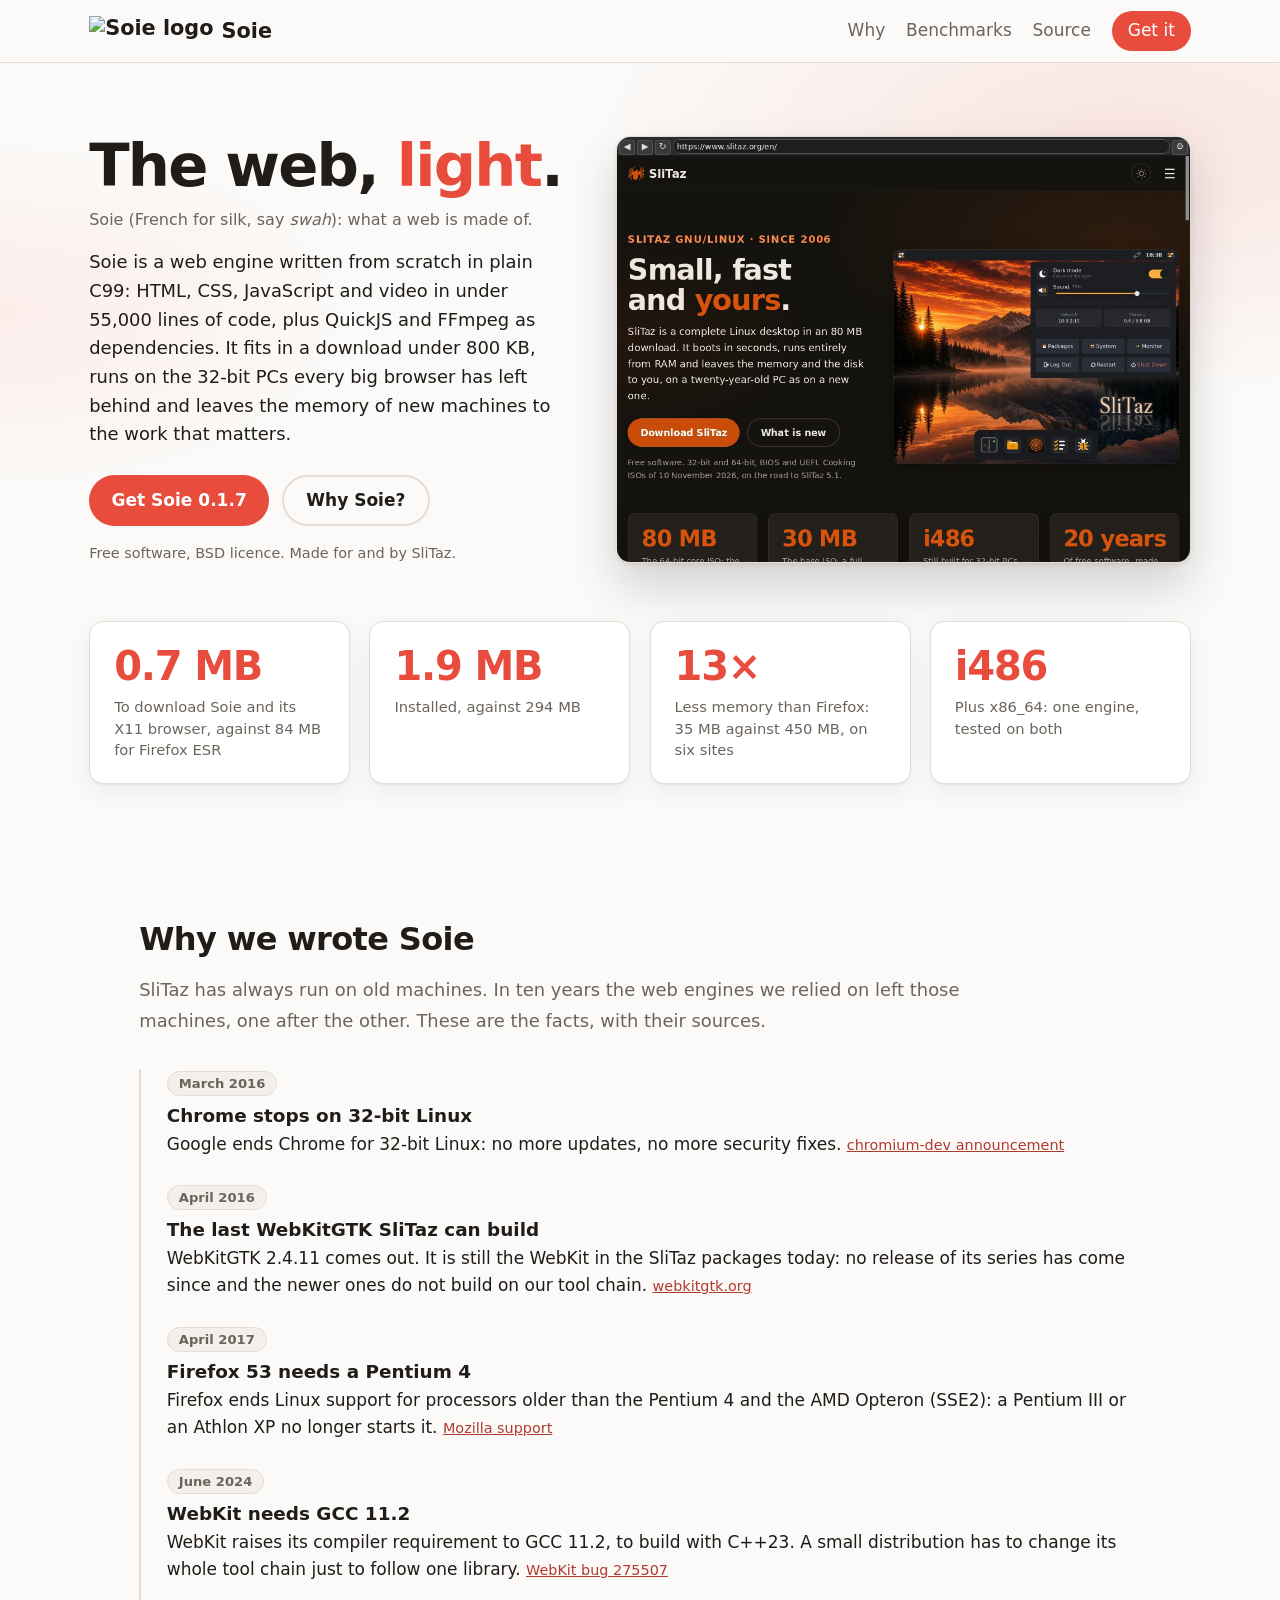
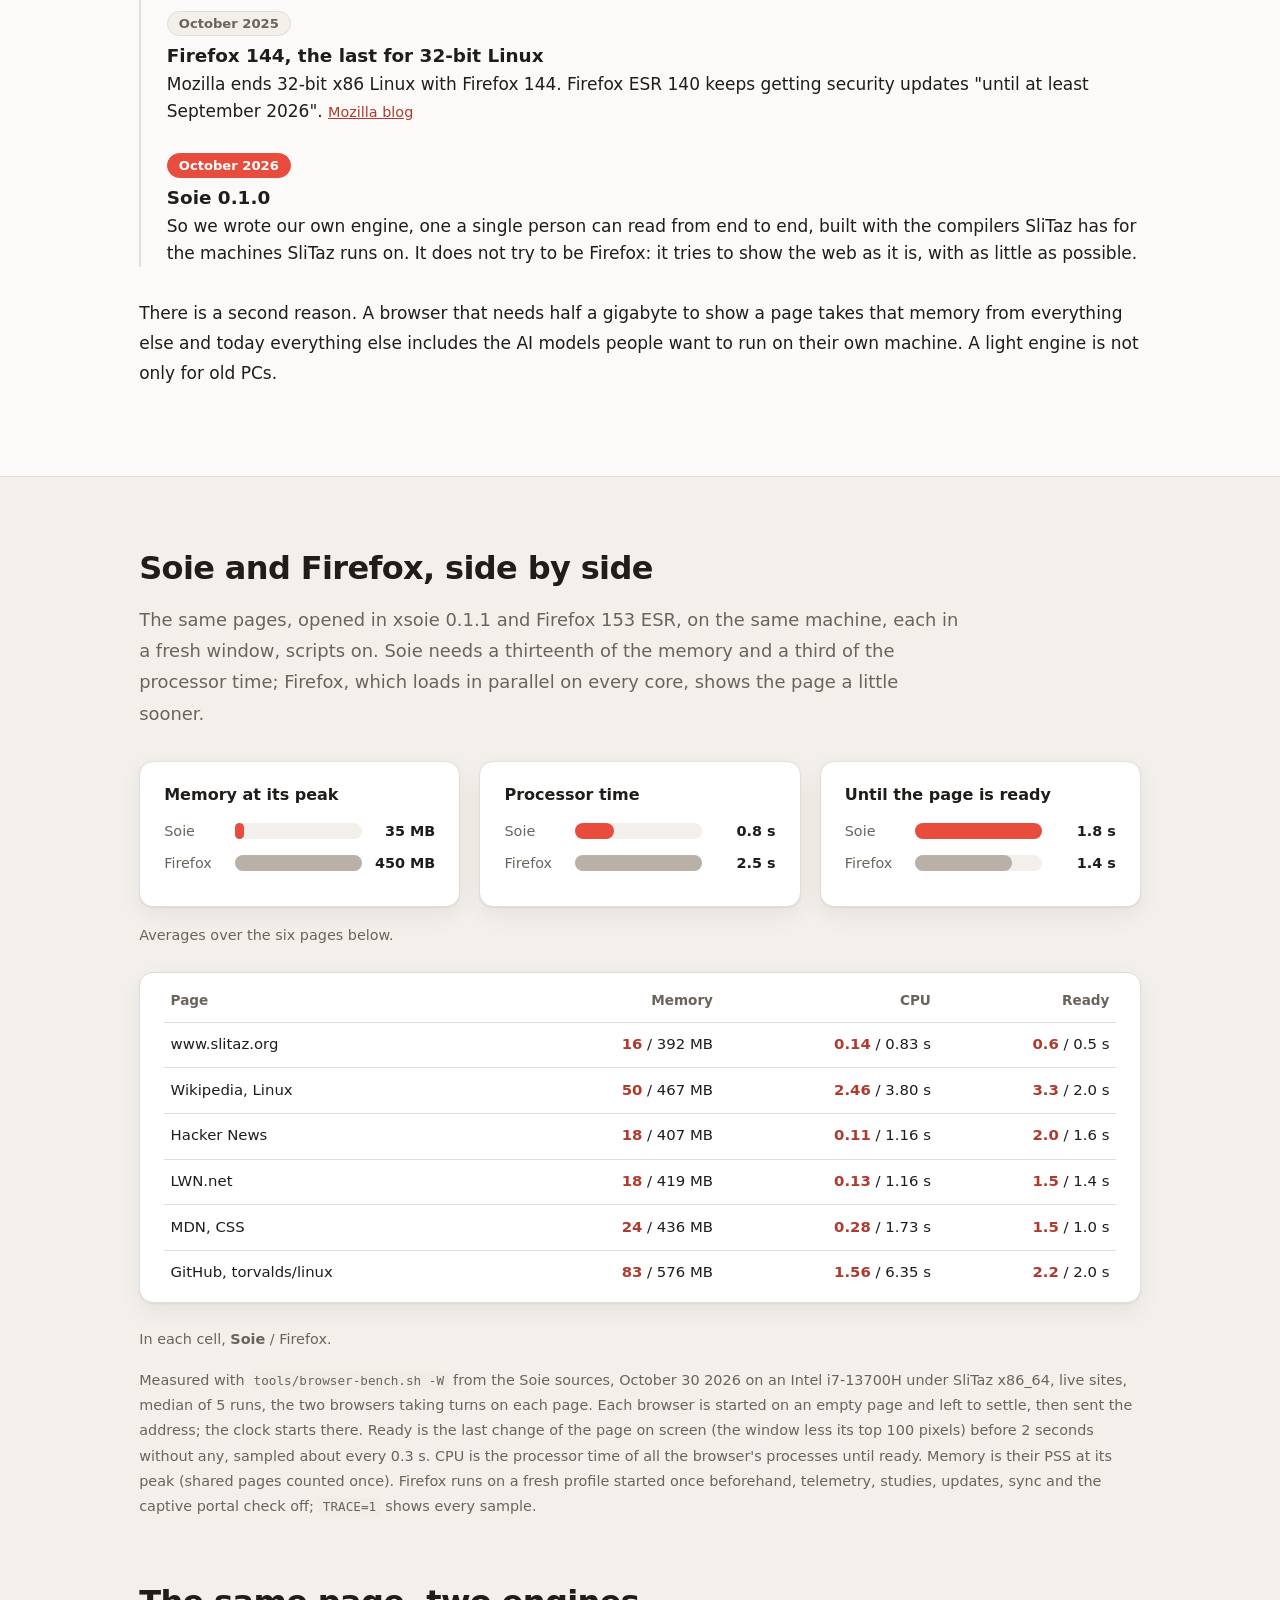
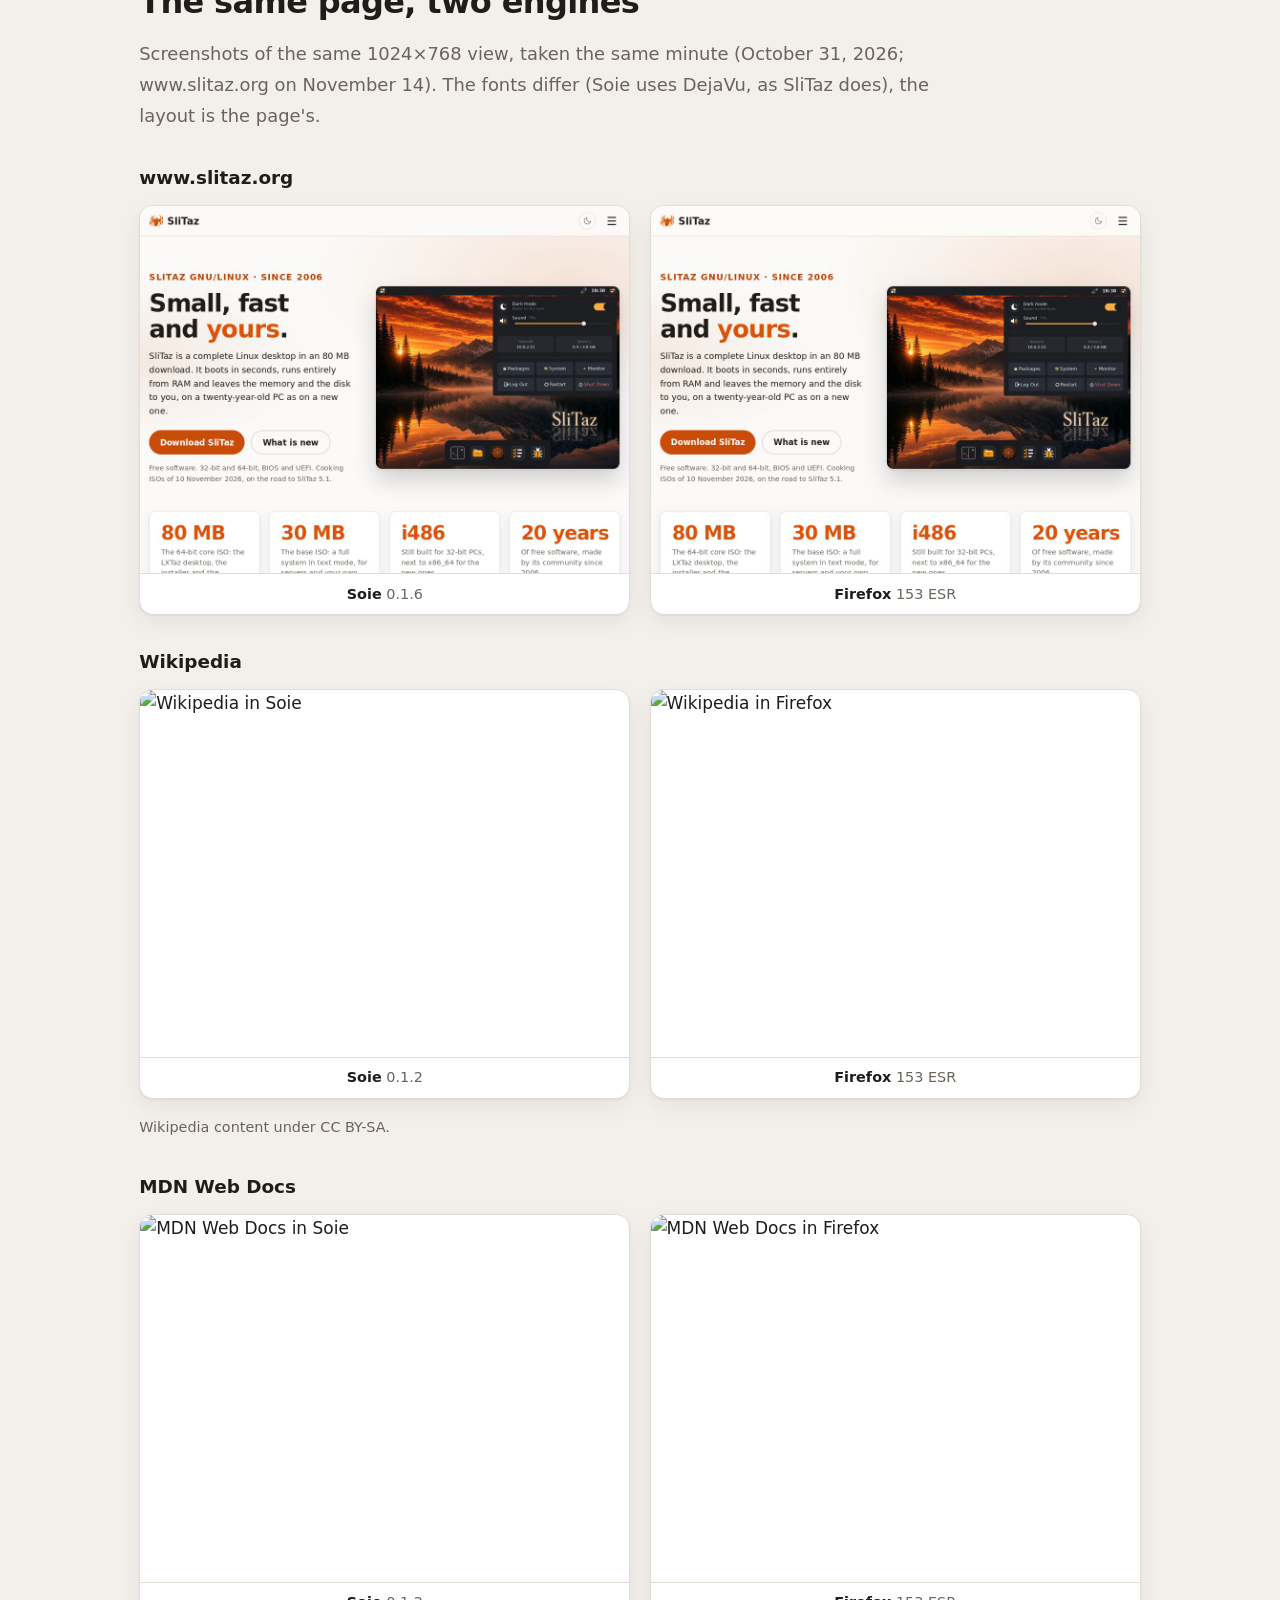
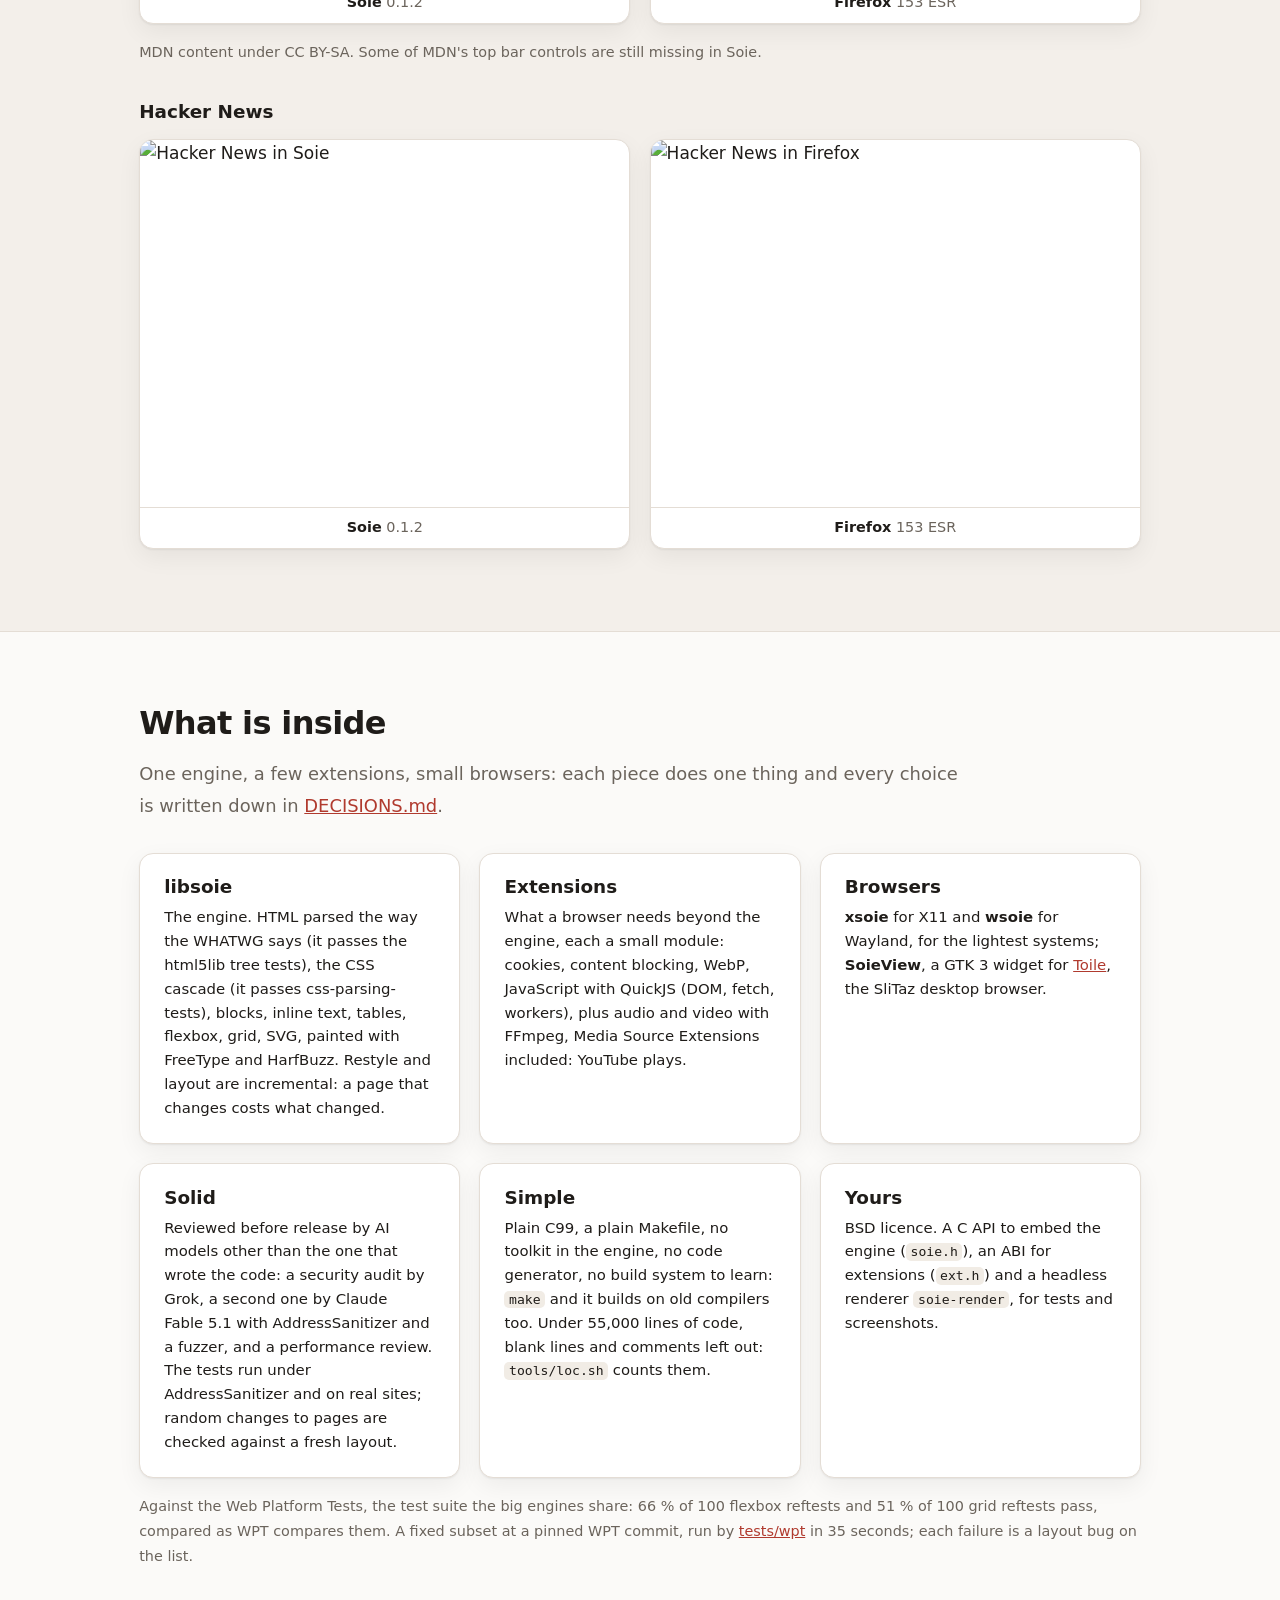
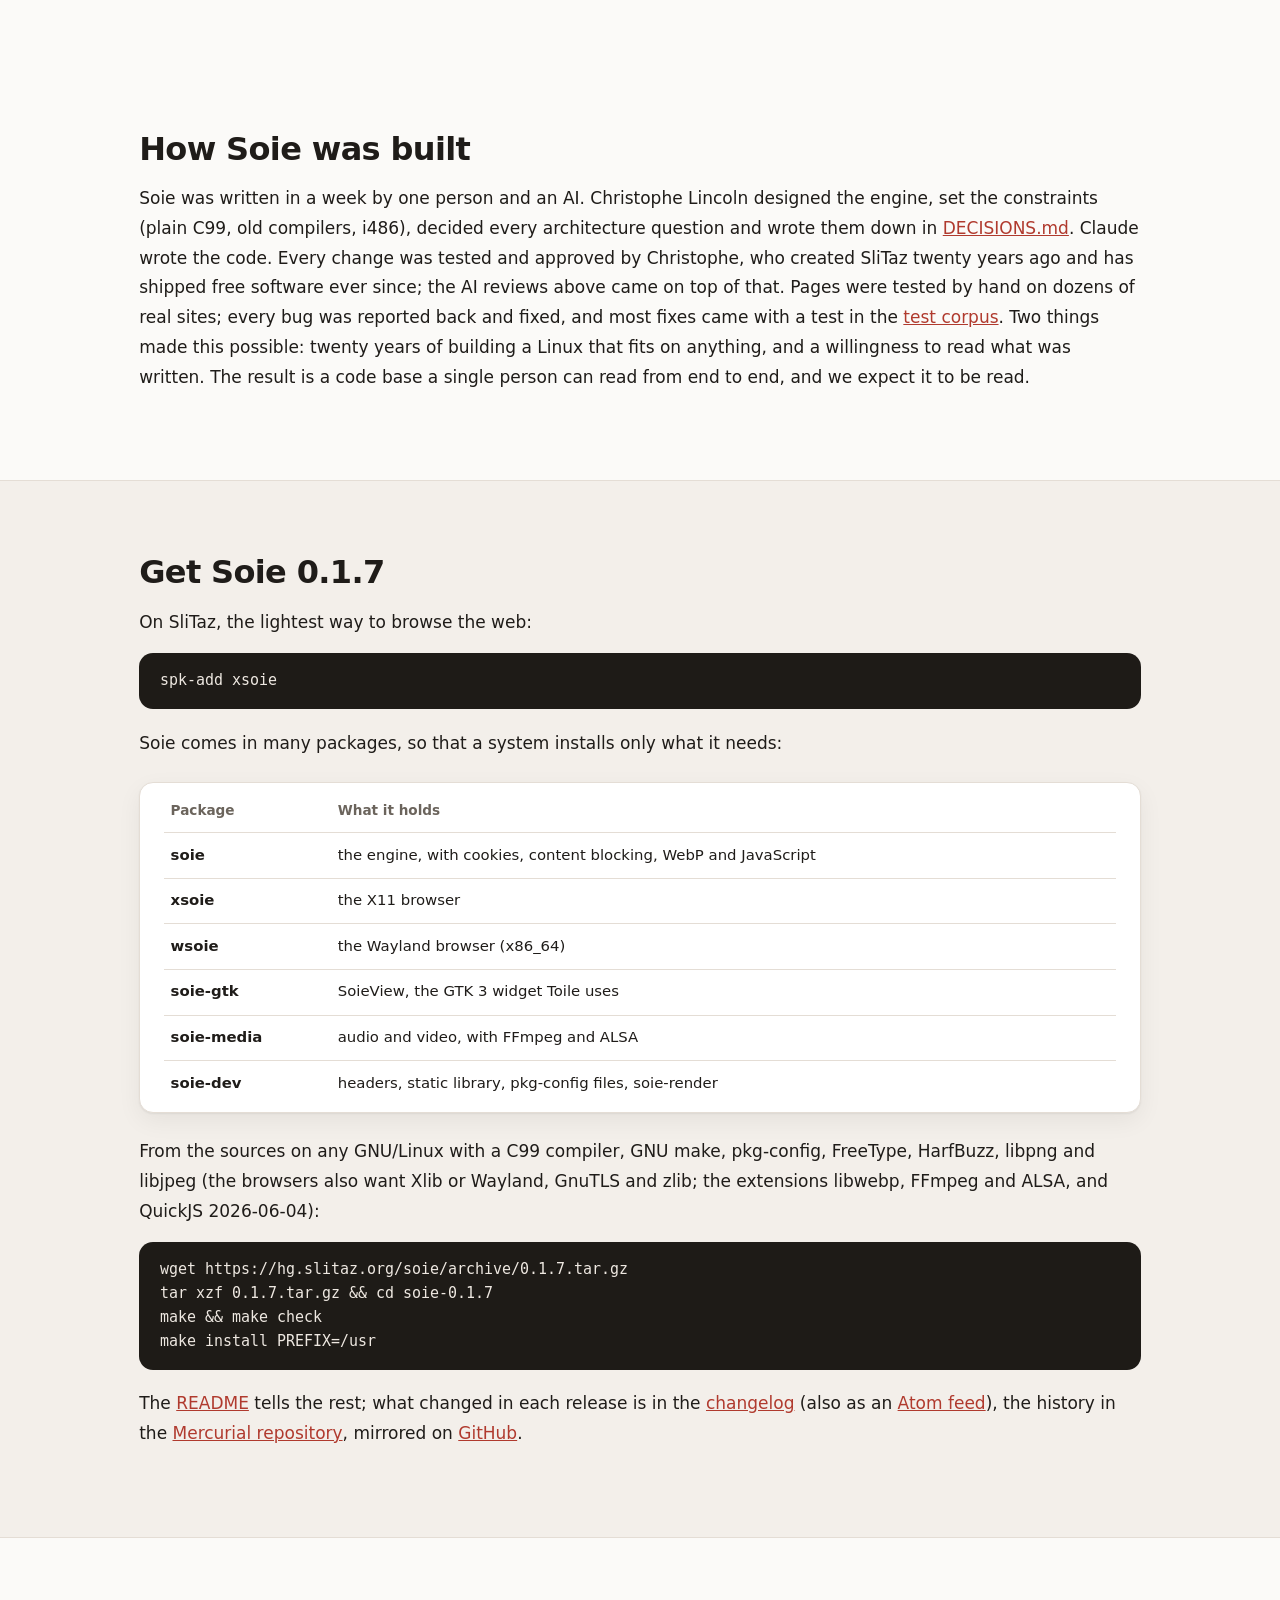
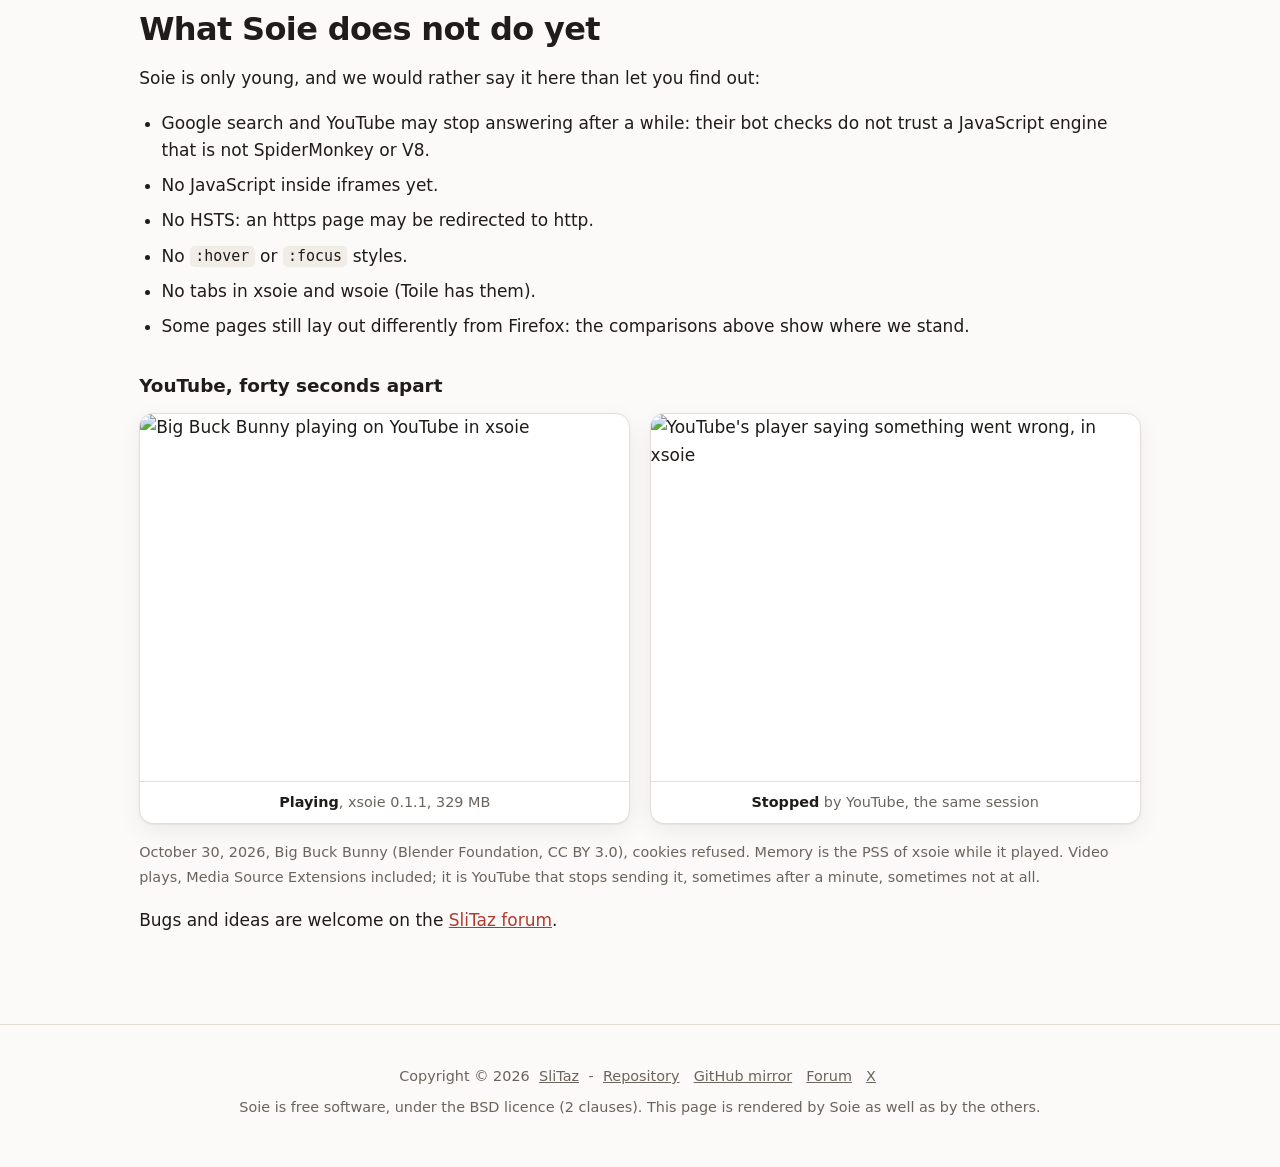
==== commit ad811b79: "Release 0.1.7: position sticky and fixed, file:// anchors" ====
--- a/website/index.html
+++ b/website/index.html
@@ -60,7 +60,7 @@
 				the memory of new machines to the work that matters.
 			</p>
 			<div class="hero-buttons">
-				<a href="#get" class="button">Get Soie 0.1.6</a>
+				<a href="#get" class="button">Get Soie 0.1.7</a>
 				<a href="#why" class="button ghost">Why Soie?</a>
 			</div>
 			<small>Free software, BSD licence. Made for and by SliTaz.</small>
@@ -317,7 +317,7 @@
 <!-- Get it -->
 <section id="get" class="band">
 	<div class="part">
-		<h2>Get Soie 0.1.6</h2>
+		<h2>Get Soie 0.1.7</h2>
 		<p>On SliTaz, the lightest way to browse the web:</p>
 		<pre><code>spk-add xsoie</code></pre>
 		<p>Soie comes in many packages, so that a system installs only what it
@@ -336,8 +336,8 @@
 			HarfBuzz, libpng and libjpeg (the browsers also want Xlib or
 			Wayland, GnuTLS and zlib; the extensions libwebp, FFmpeg and
 			ALSA, and QuickJS 2026-06-04):</p>
-		<pre><code>wget https://hg.slitaz.org/soie/archive/0.1.6.tar.gz
-tar xzf 0.1.6.tar.gz &amp;&amp; cd soie-0.1.6
+		<pre><code>wget https://hg.slitaz.org/soie/archive/0.1.7.tar.gz
+tar xzf 0.1.7.tar.gz &amp;&amp; cd soie-0.1.7
 make &amp;&amp; make check
 make install PREFIX=/usr</code></pre>
 		<p>The <a href="https://hg.slitaz.org/soie/file/tip/README.md">README</a>
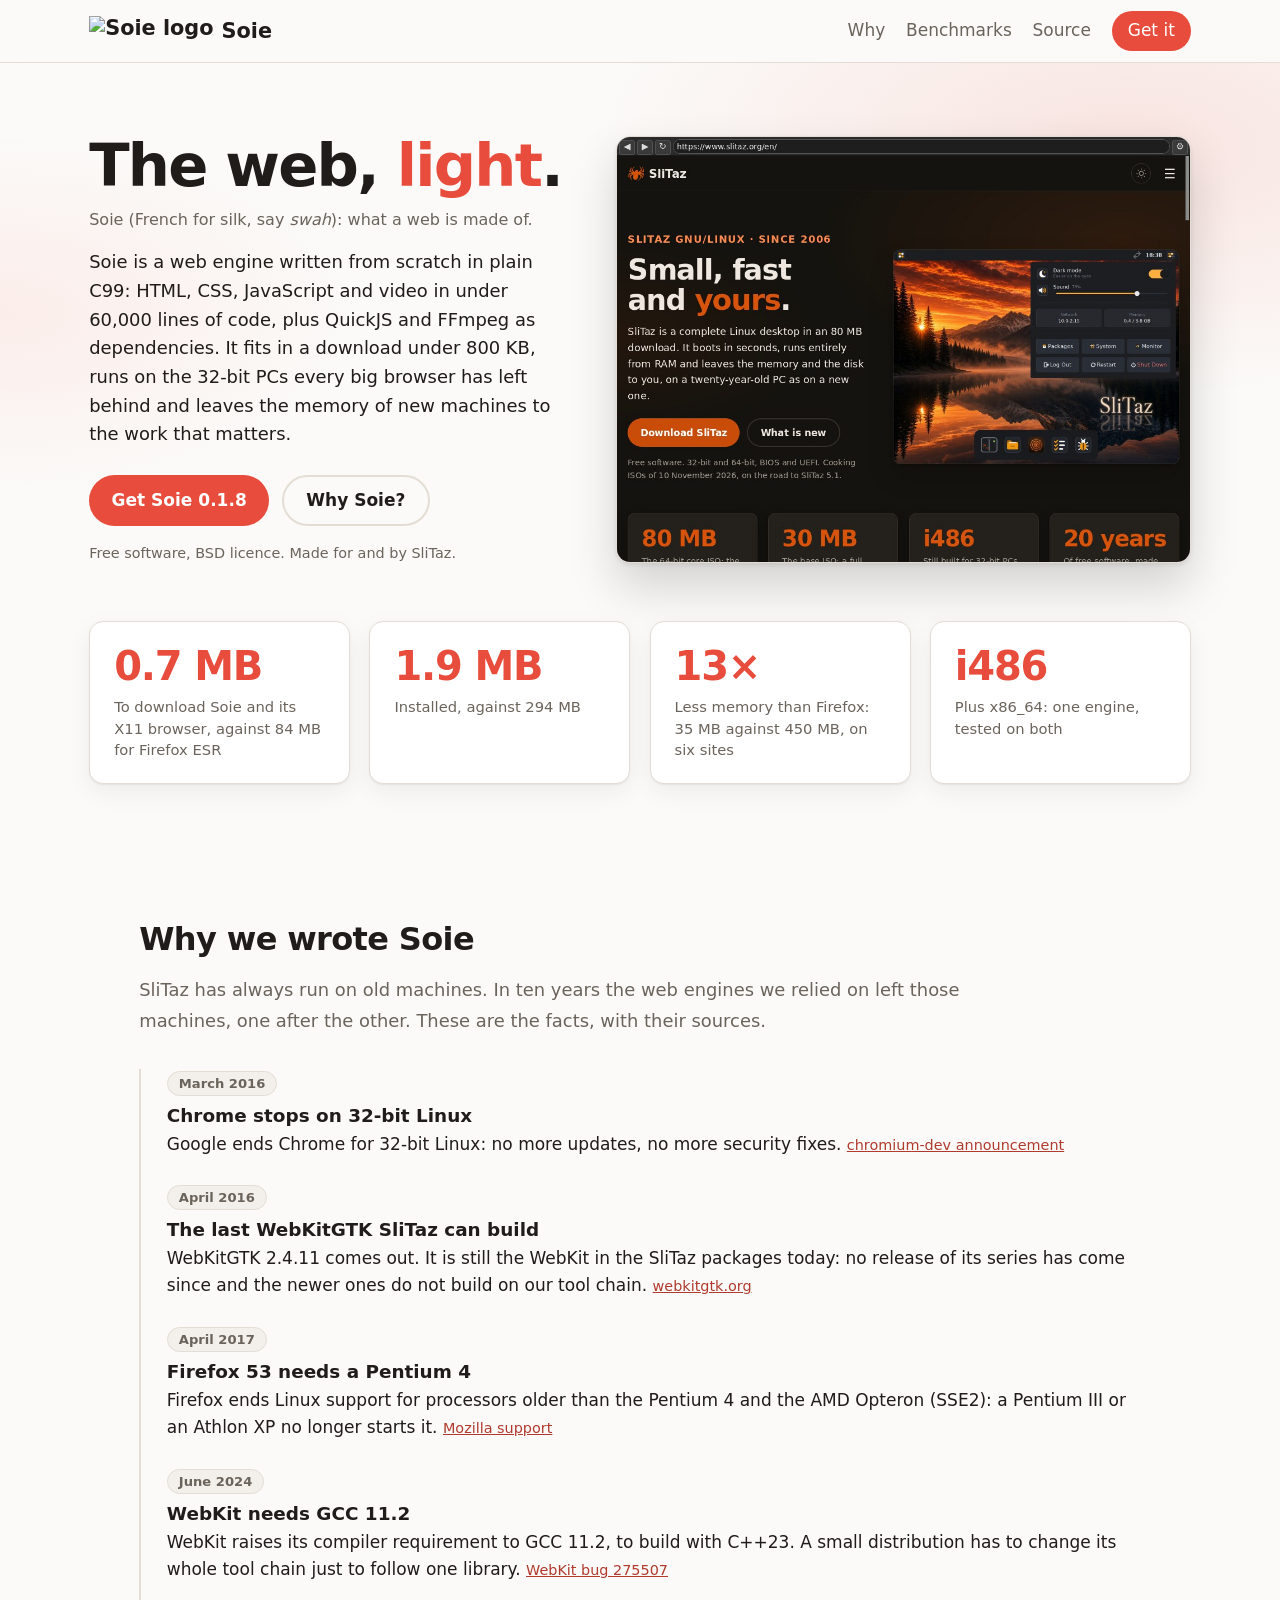
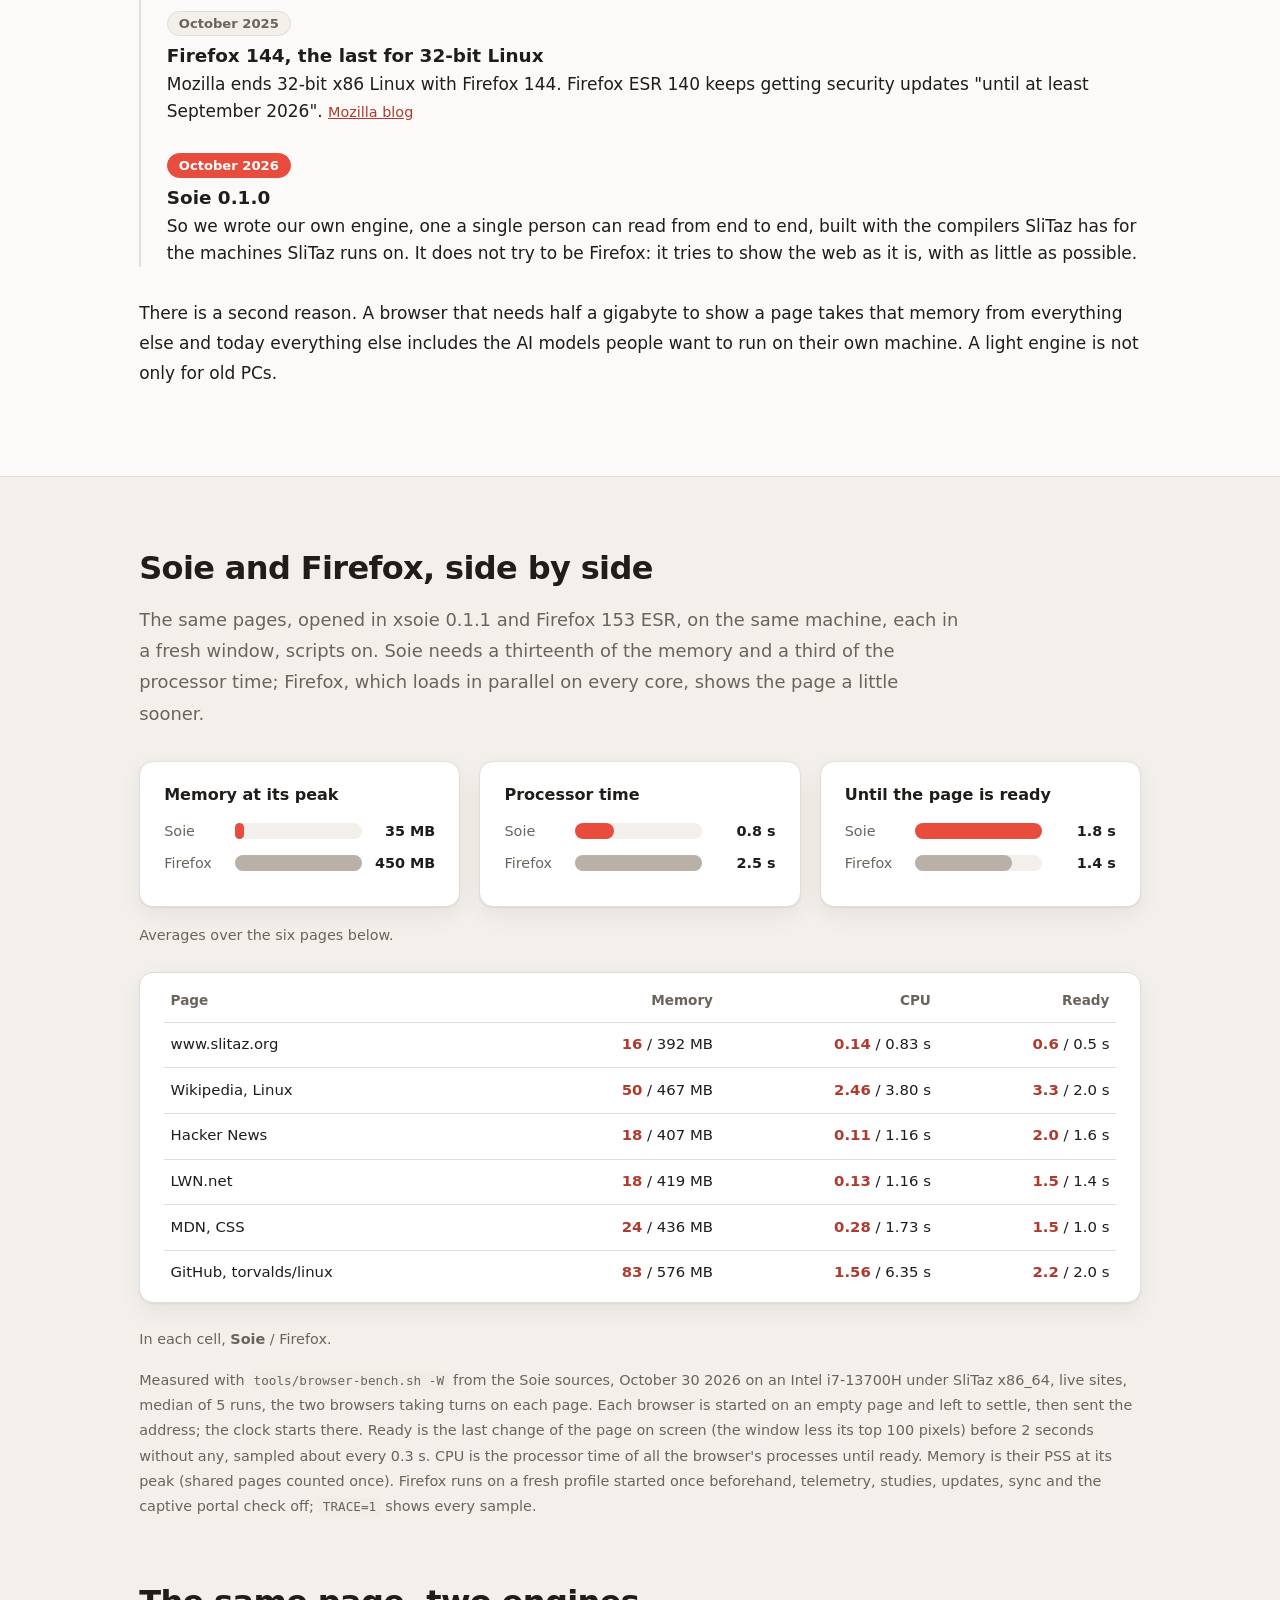
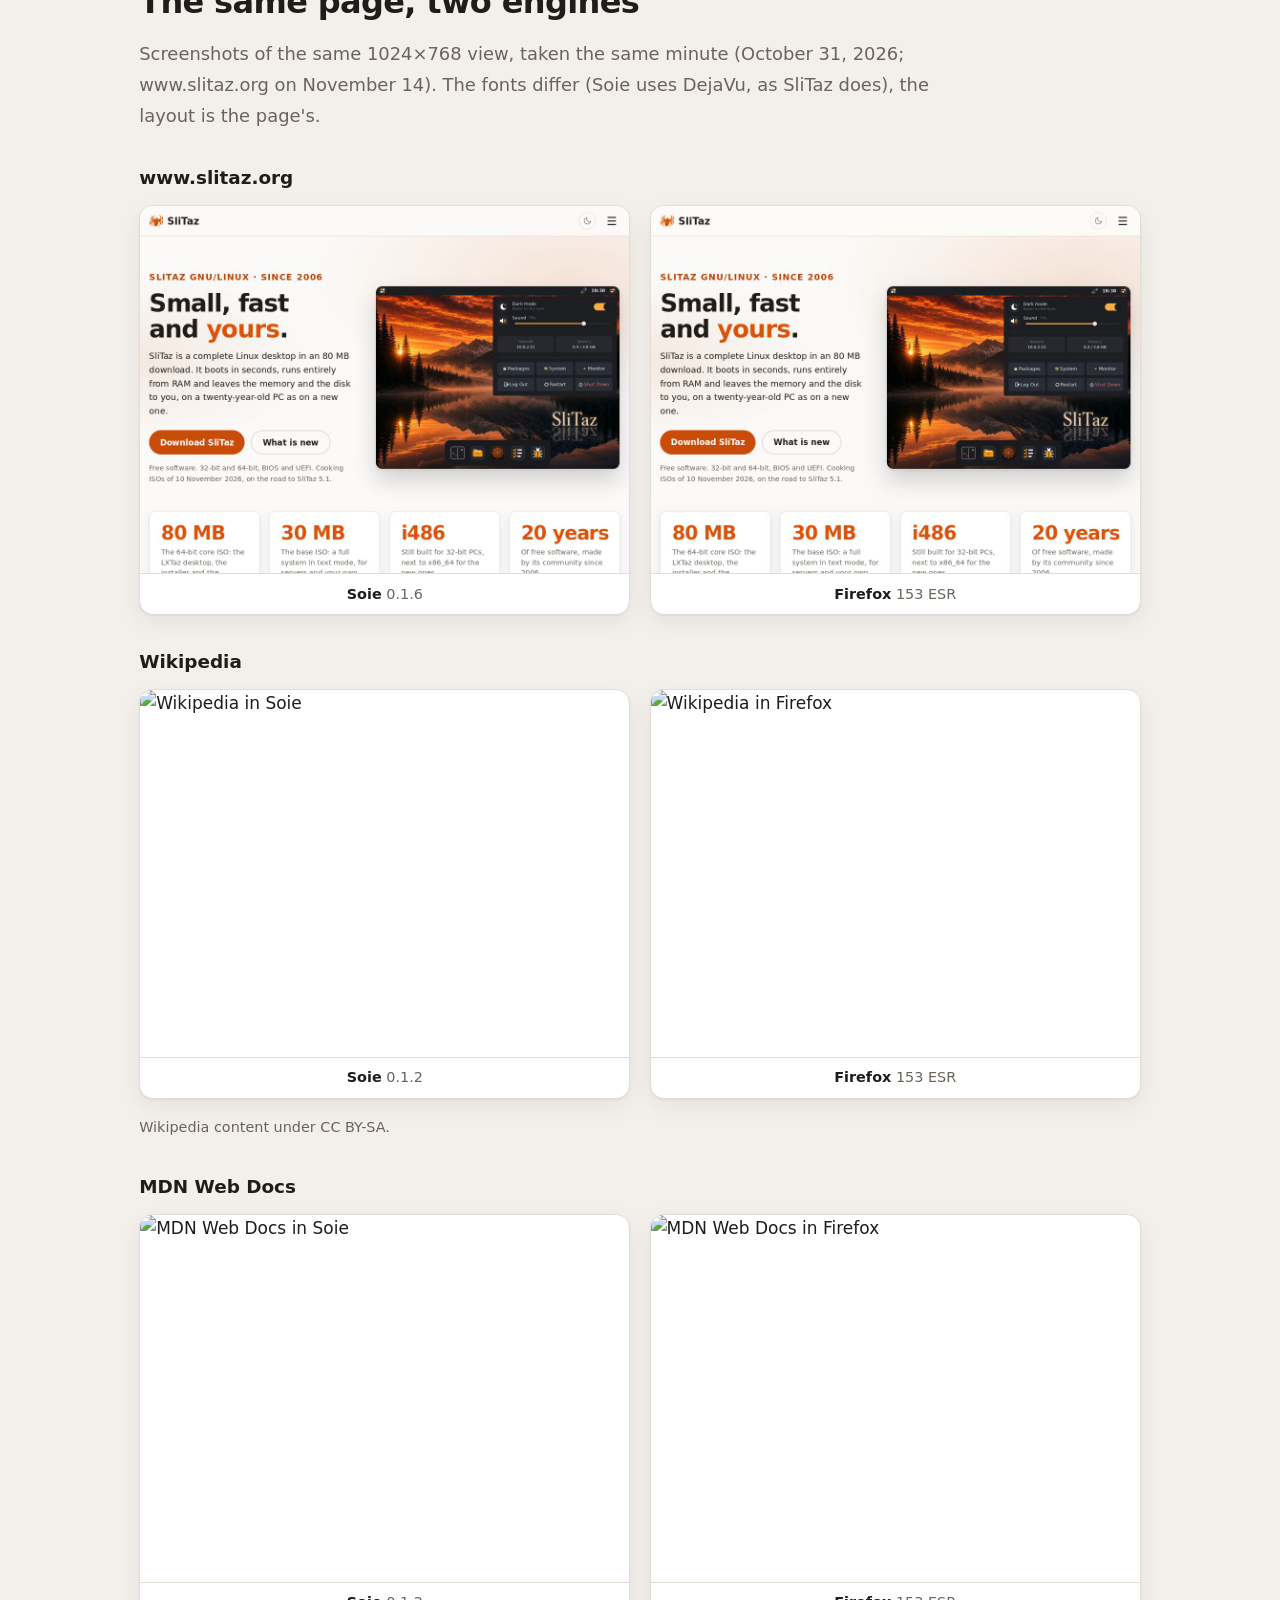
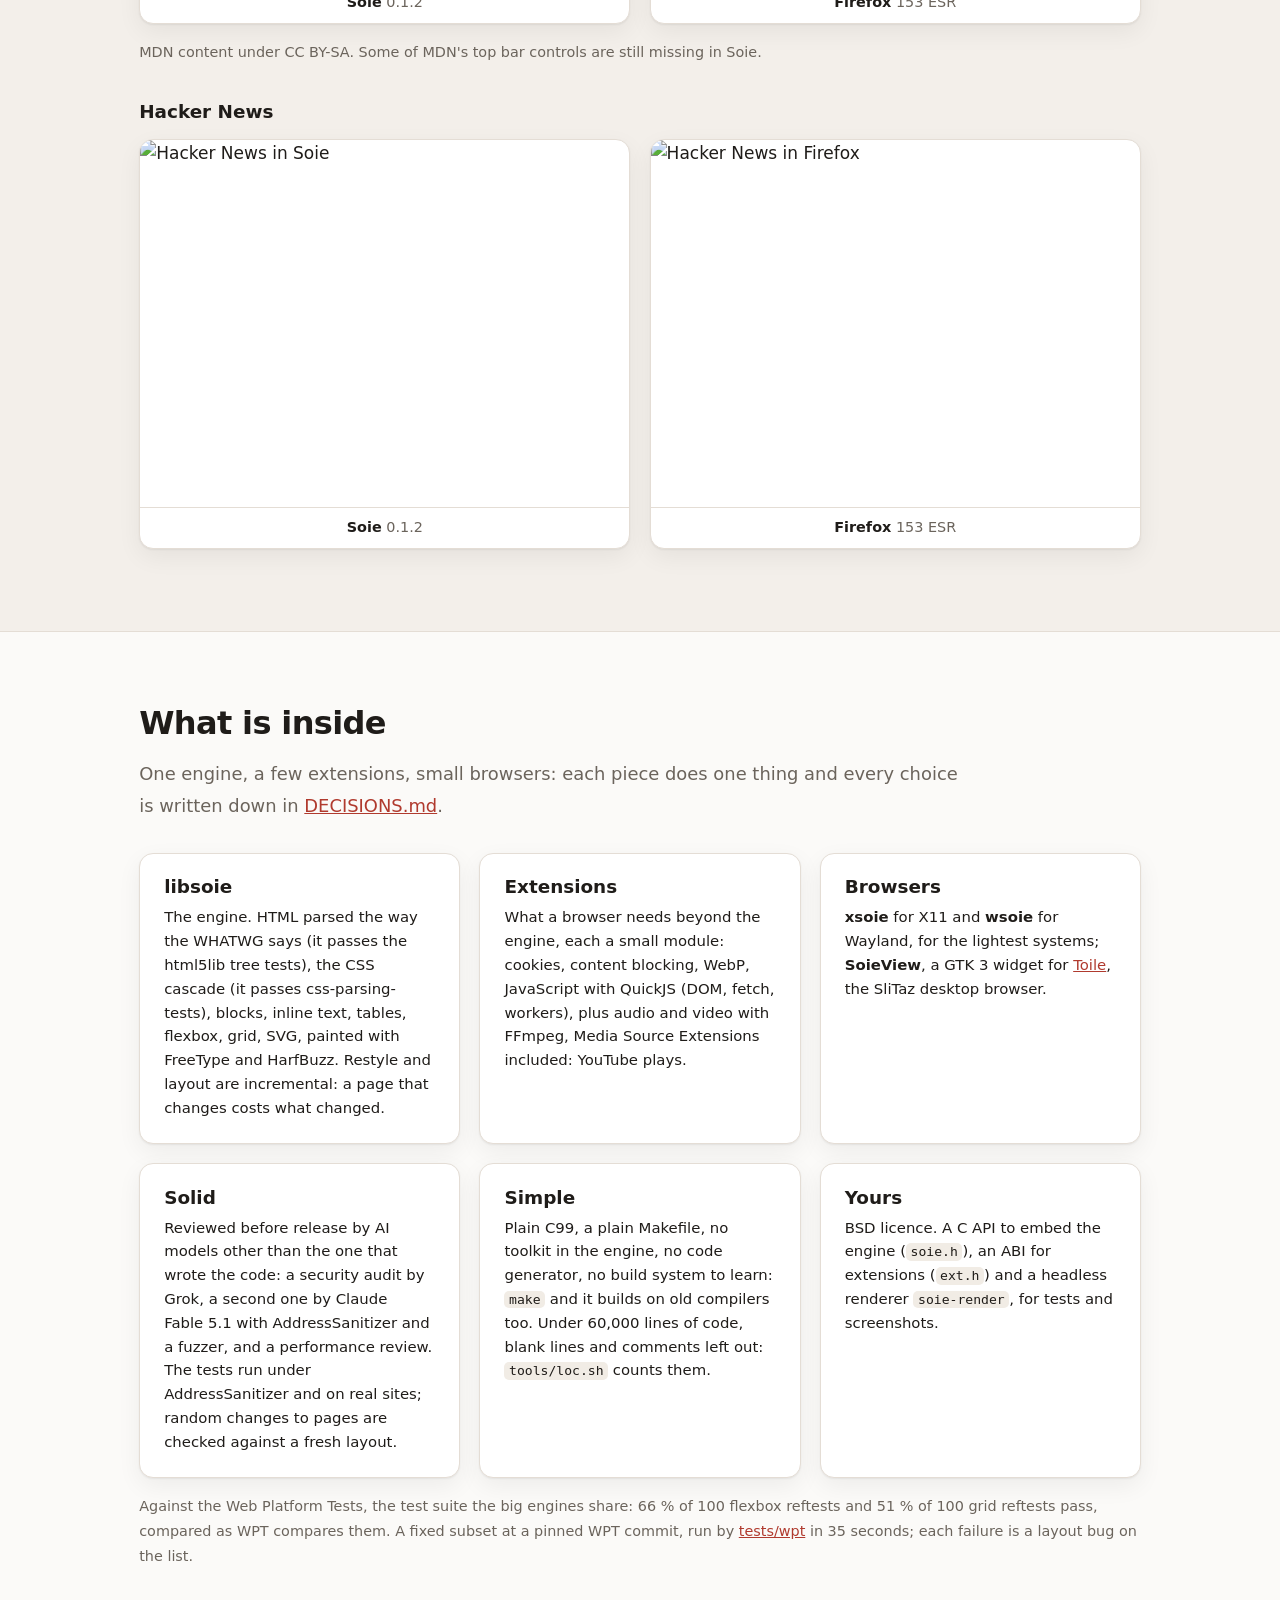
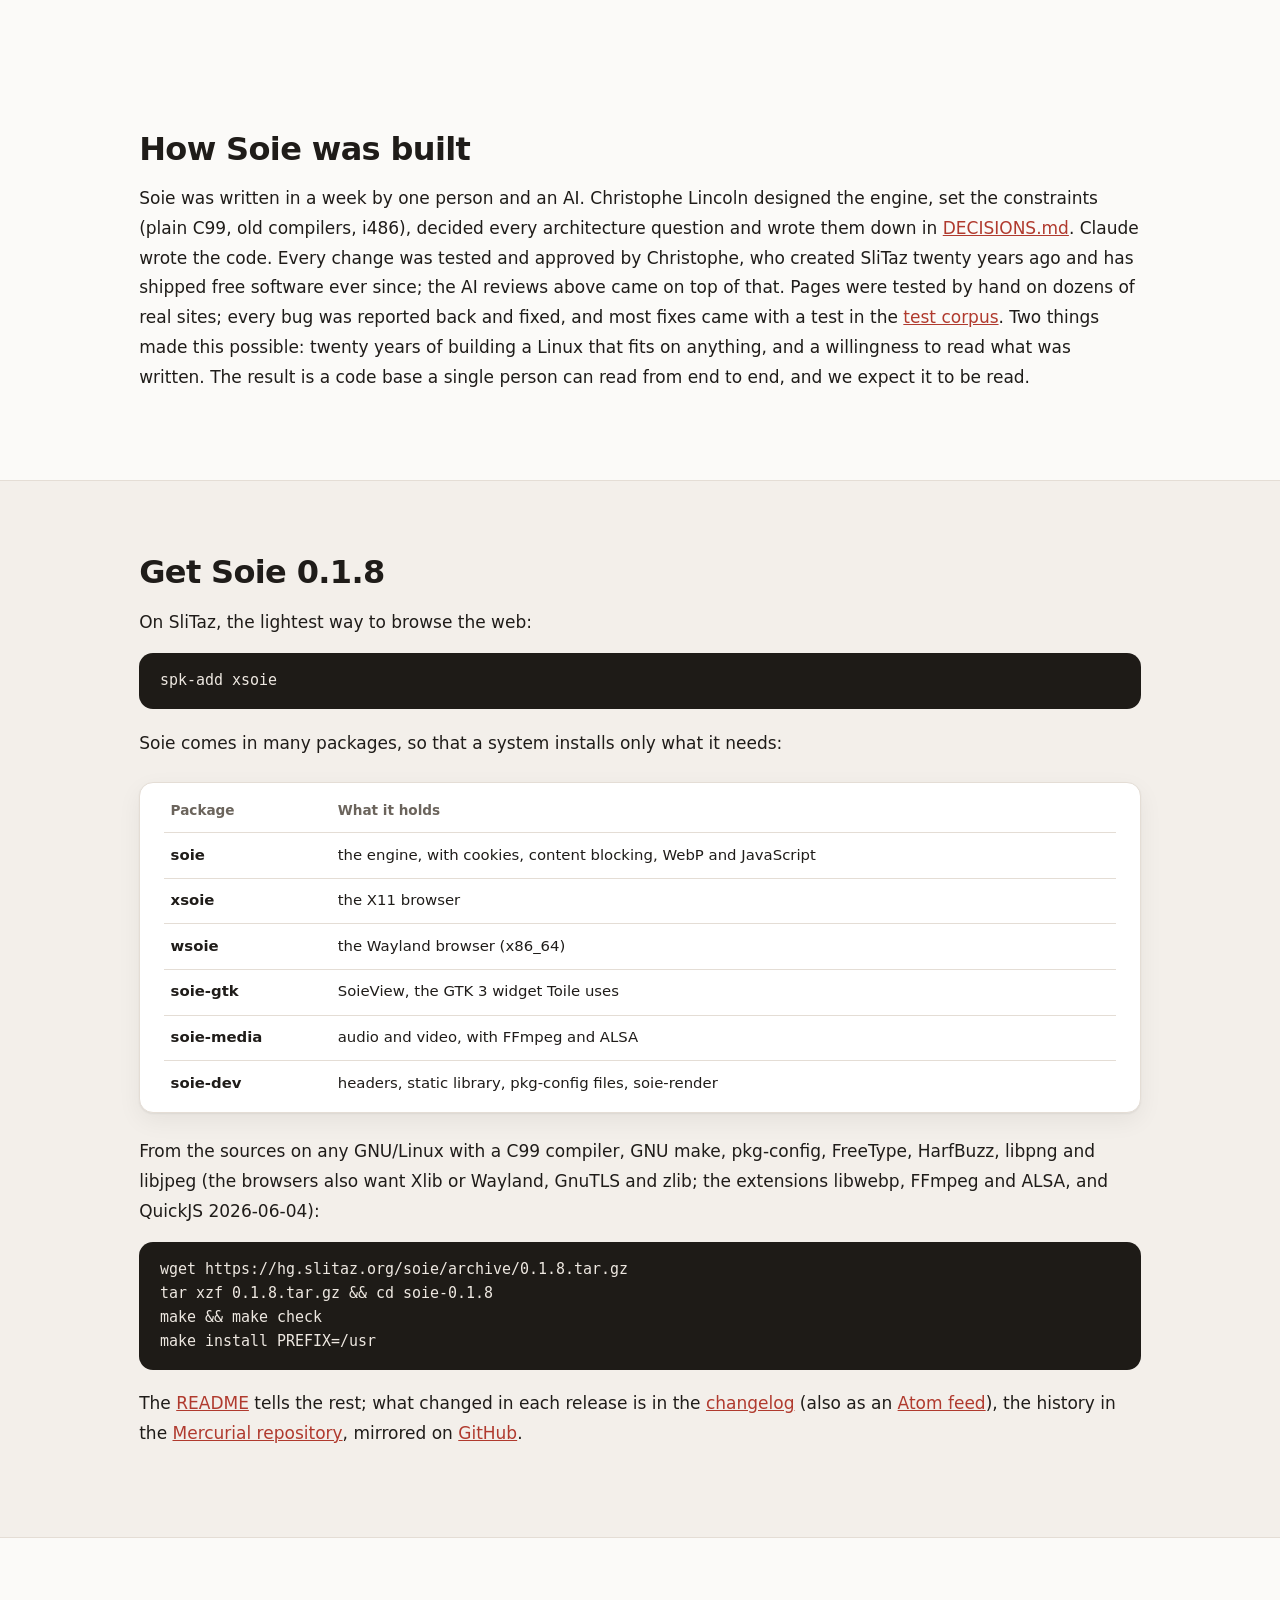
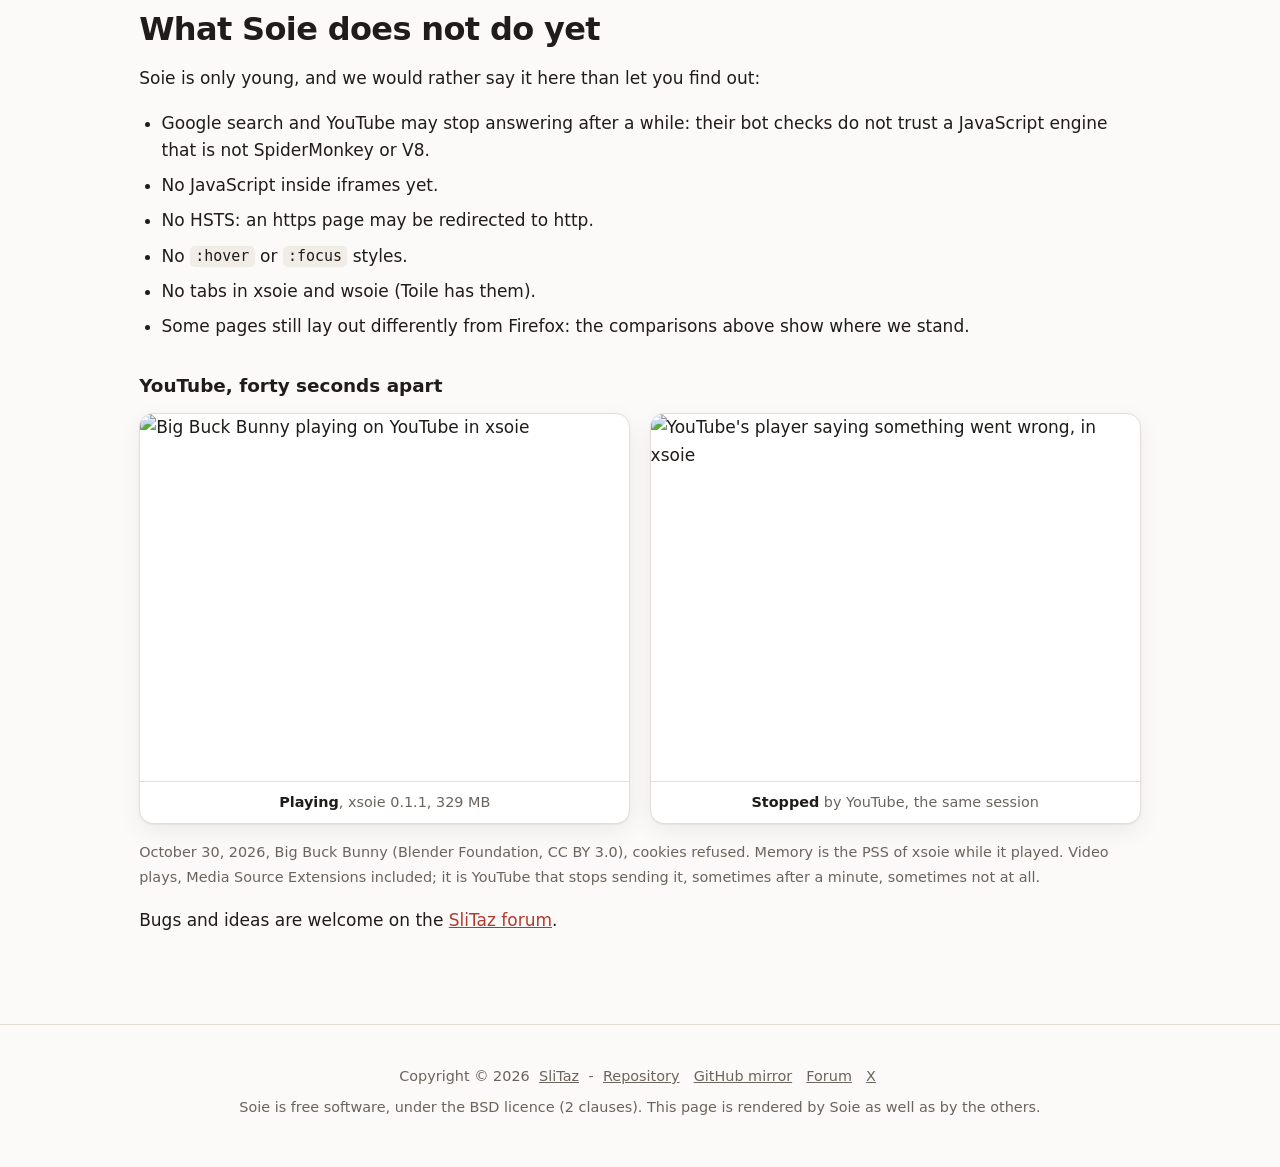
==== commit c2634c5c: "Release 0.1.8: text fields edit as in other browsers" ====
--- a/website/index.html
+++ b/website/index.html
@@ -3,7 +3,7 @@
 <head>
 	<meta charset="UTF-8">
 	<title>Soie - a light web engine, written to last</title>
-	<meta name="description" content="Soie (French for silk, say swah) is a web engine in plain C99: HTML, CSS, JavaScript and video in under 55,000 lines of code, plus QuickJS and FFmpeg as dependencies, a download under 800 KB, for old PCs and new ones." />
+	<meta name="description" content="Soie (French for silk, say swah) is a web engine in plain C99: HTML, CSS, JavaScript and video in under 60,000 lines of code, plus QuickJS and FFmpeg as dependencies, a download under 800 KB, for old PCs and new ones." />
 	<meta name="robots" content="index, follow, all" />
 	<meta name="author" content="Christophe Lincoln"/>
 	<meta name="viewport" content="width=device-width, initial-scale=1" />
@@ -53,14 +53,14 @@
 				web is made of.</p>
 			<p>
 				Soie is a web engine written from scratch in plain C99:
-				HTML, CSS, JavaScript and video in under 55,000 lines of
+				HTML, CSS, JavaScript and video in under 60,000 lines of
 				code, plus QuickJS and FFmpeg as dependencies. It
 				fits in a download under 800&nbsp;KB, runs on the
 				32-bit PCs every big browser has left behind and leaves
 				the memory of new machines to the work that matters.
 			</p>
 			<div class="hero-buttons">
-				<a href="#get" class="button">Get Soie 0.1.7</a>
+				<a href="#get" class="button">Get Soie 0.1.8</a>
 				<a href="#why" class="button ghost">Why Soie?</a>
 			</div>
 			<small>Free software, BSD licence. Made for and by SliTaz.</small>
@@ -273,7 +273,7 @@
 			<h3>Simple</h3>
 			<p>Plain C99, a plain Makefile, no toolkit in the engine, no
 				code generator, no build system to learn: <code>make</code>
-				and it builds on old compilers too. Under 55,000 lines of
+				and it builds on old compilers too. Under 60,000 lines of
 				code, blank lines and comments left out:
 				<code>tools/loc.sh</code> counts them.</p>
 		</div>
@@ -317,7 +317,7 @@
 <!-- Get it -->
 <section id="get" class="band">
 	<div class="part">
-		<h2>Get Soie 0.1.7</h2>
+		<h2>Get Soie 0.1.8</h2>
 		<p>On SliTaz, the lightest way to browse the web:</p>
 		<pre><code>spk-add xsoie</code></pre>
 		<p>Soie comes in many packages, so that a system installs only what it
@@ -336,8 +336,8 @@
 			HarfBuzz, libpng and libjpeg (the browsers also want Xlib or
 			Wayland, GnuTLS and zlib; the extensions libwebp, FFmpeg and
 			ALSA, and QuickJS 2026-06-04):</p>
-		<pre><code>wget https://hg.slitaz.org/soie/archive/0.1.7.tar.gz
-tar xzf 0.1.7.tar.gz &amp;&amp; cd soie-0.1.7
+		<pre><code>wget https://hg.slitaz.org/soie/archive/0.1.8.tar.gz
+tar xzf 0.1.8.tar.gz &amp;&amp; cd soie-0.1.8
 make &amp;&amp; make check
 make install PREFIX=/usr</code></pre>
 		<p>The <a href="https://hg.slitaz.org/soie/file/tip/README.md">README</a>
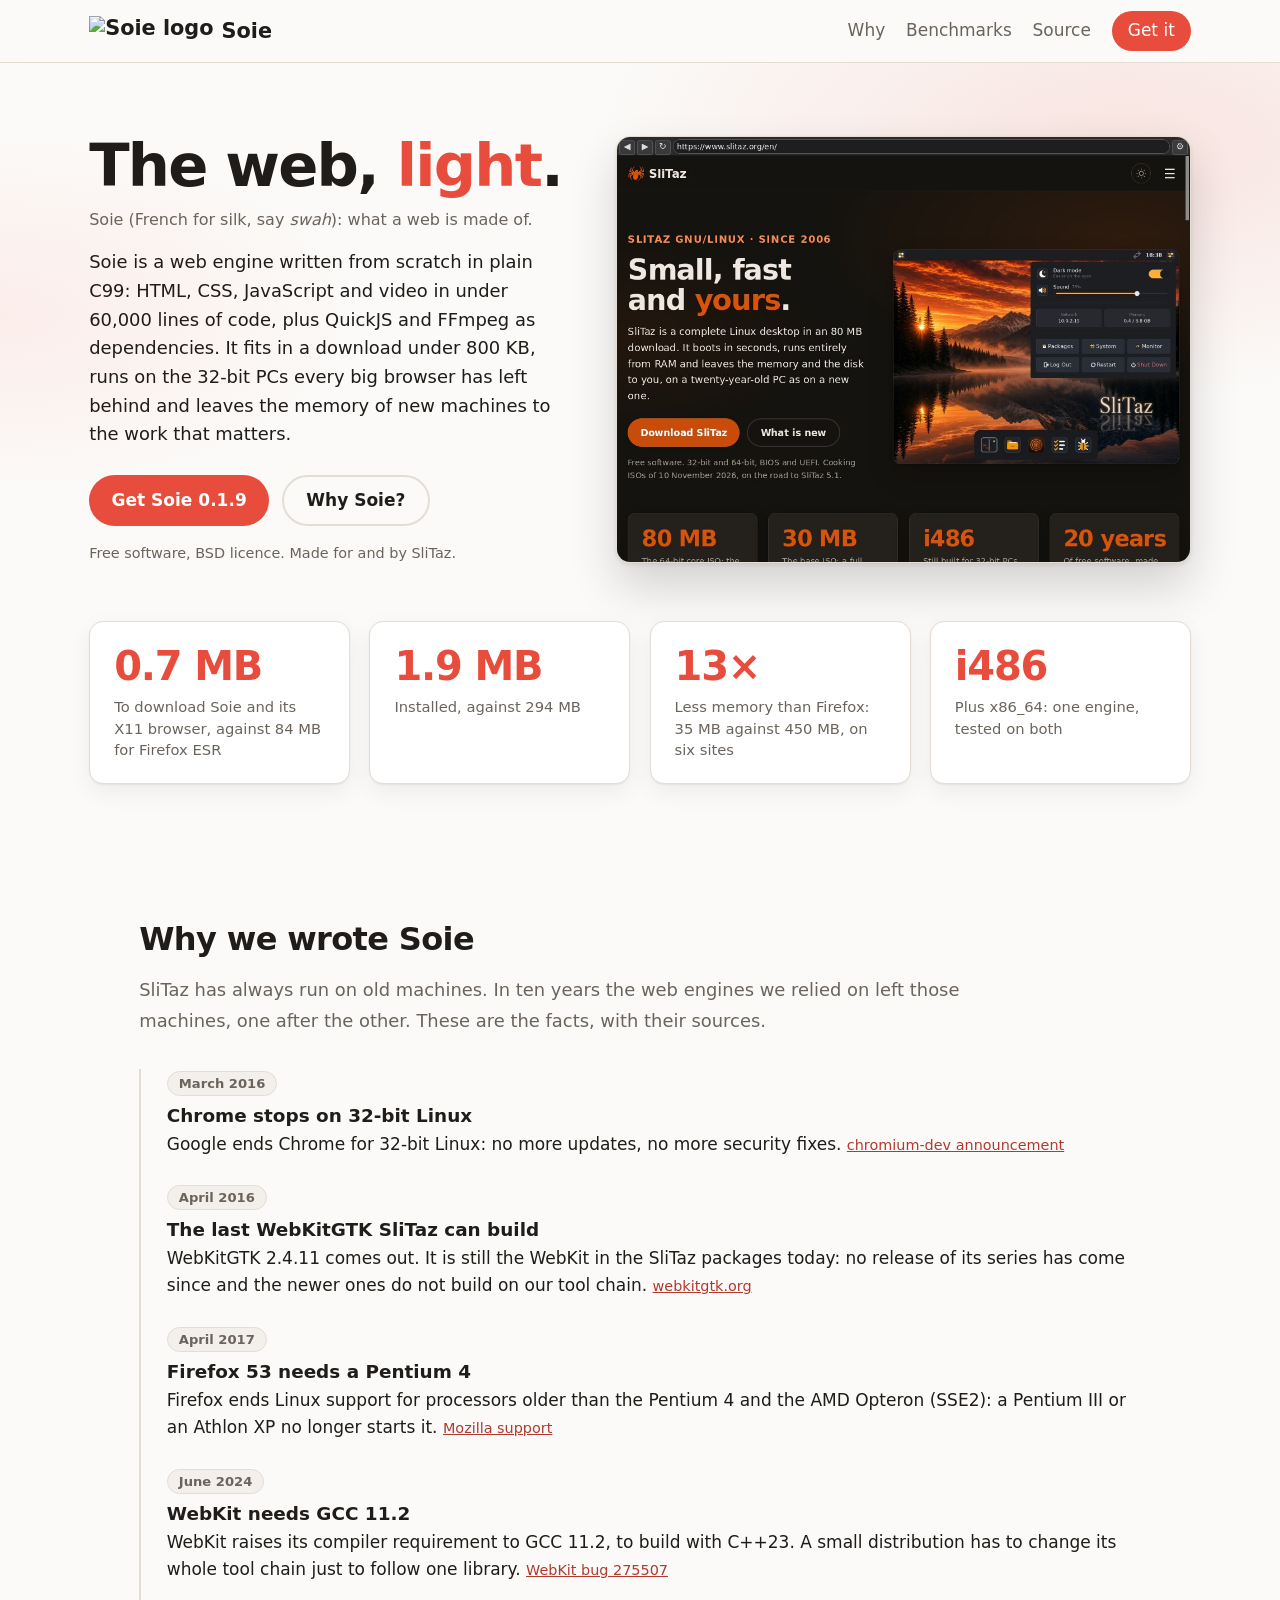
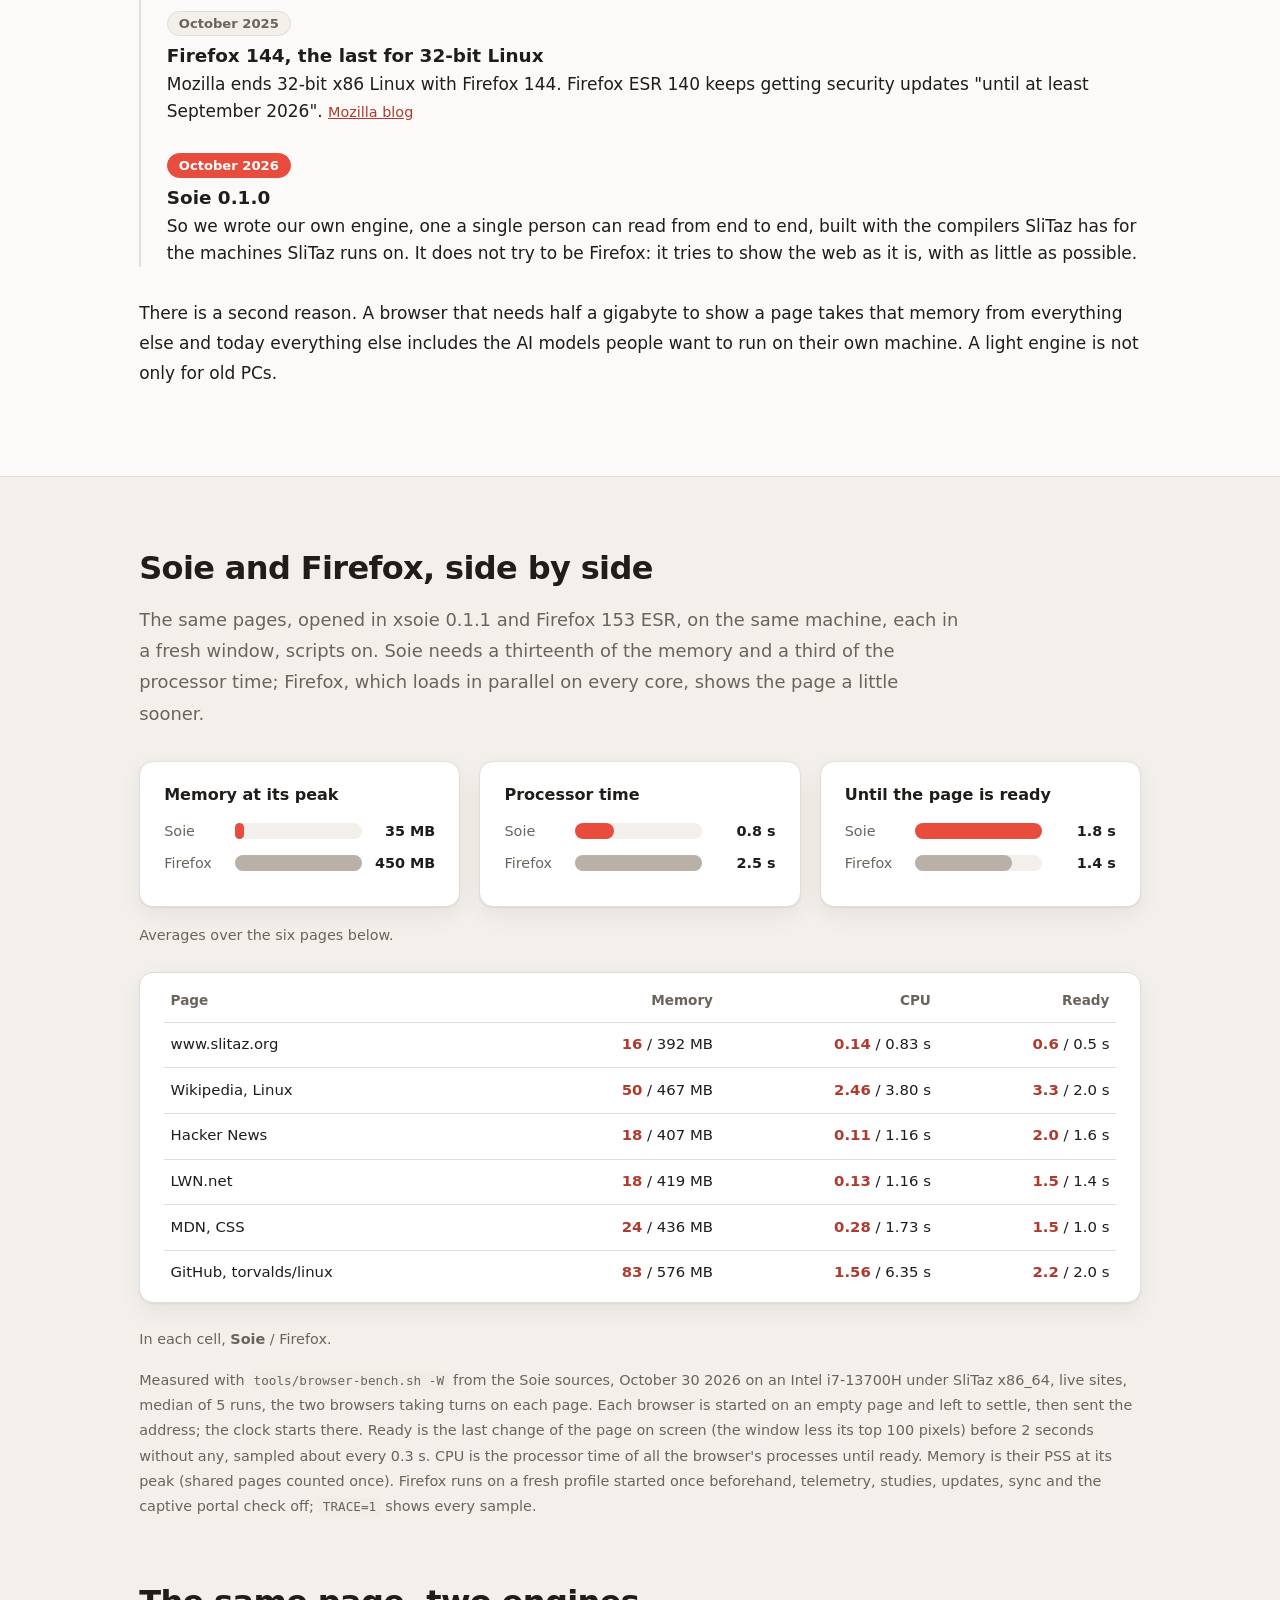
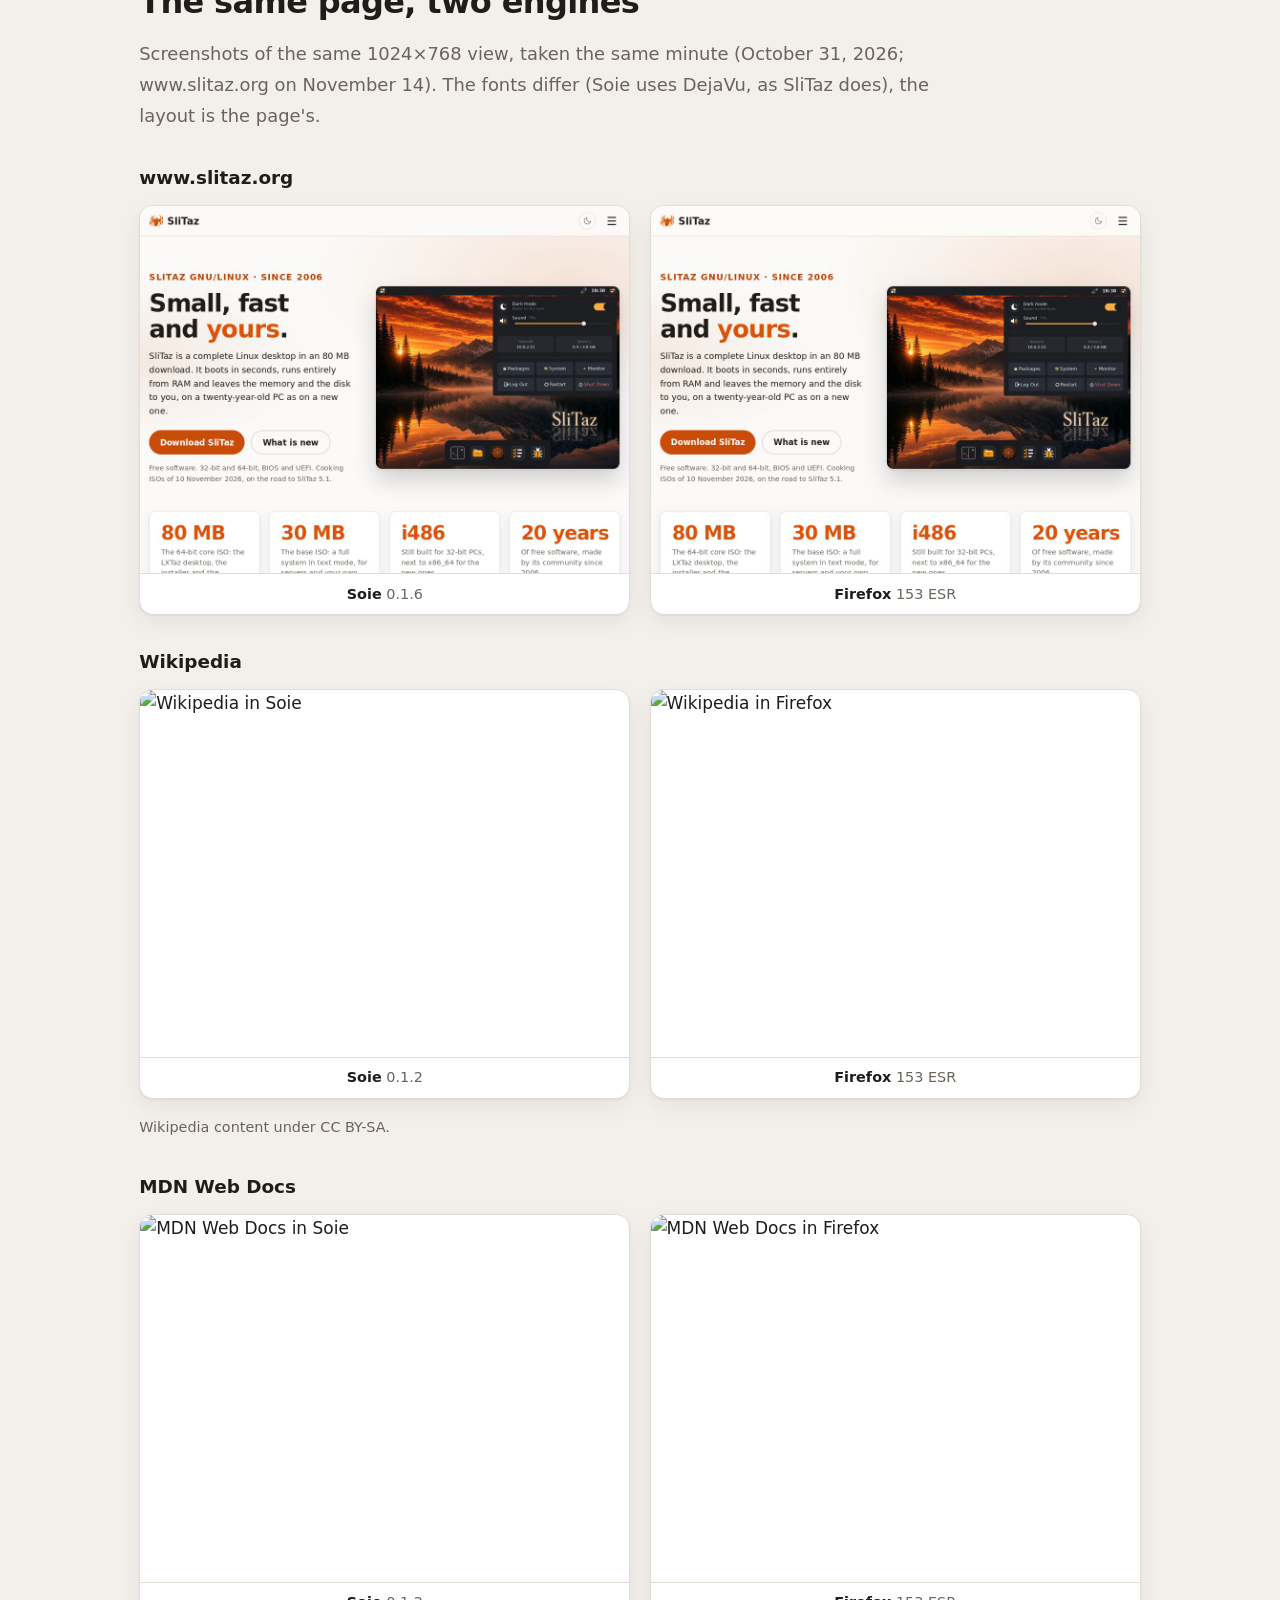
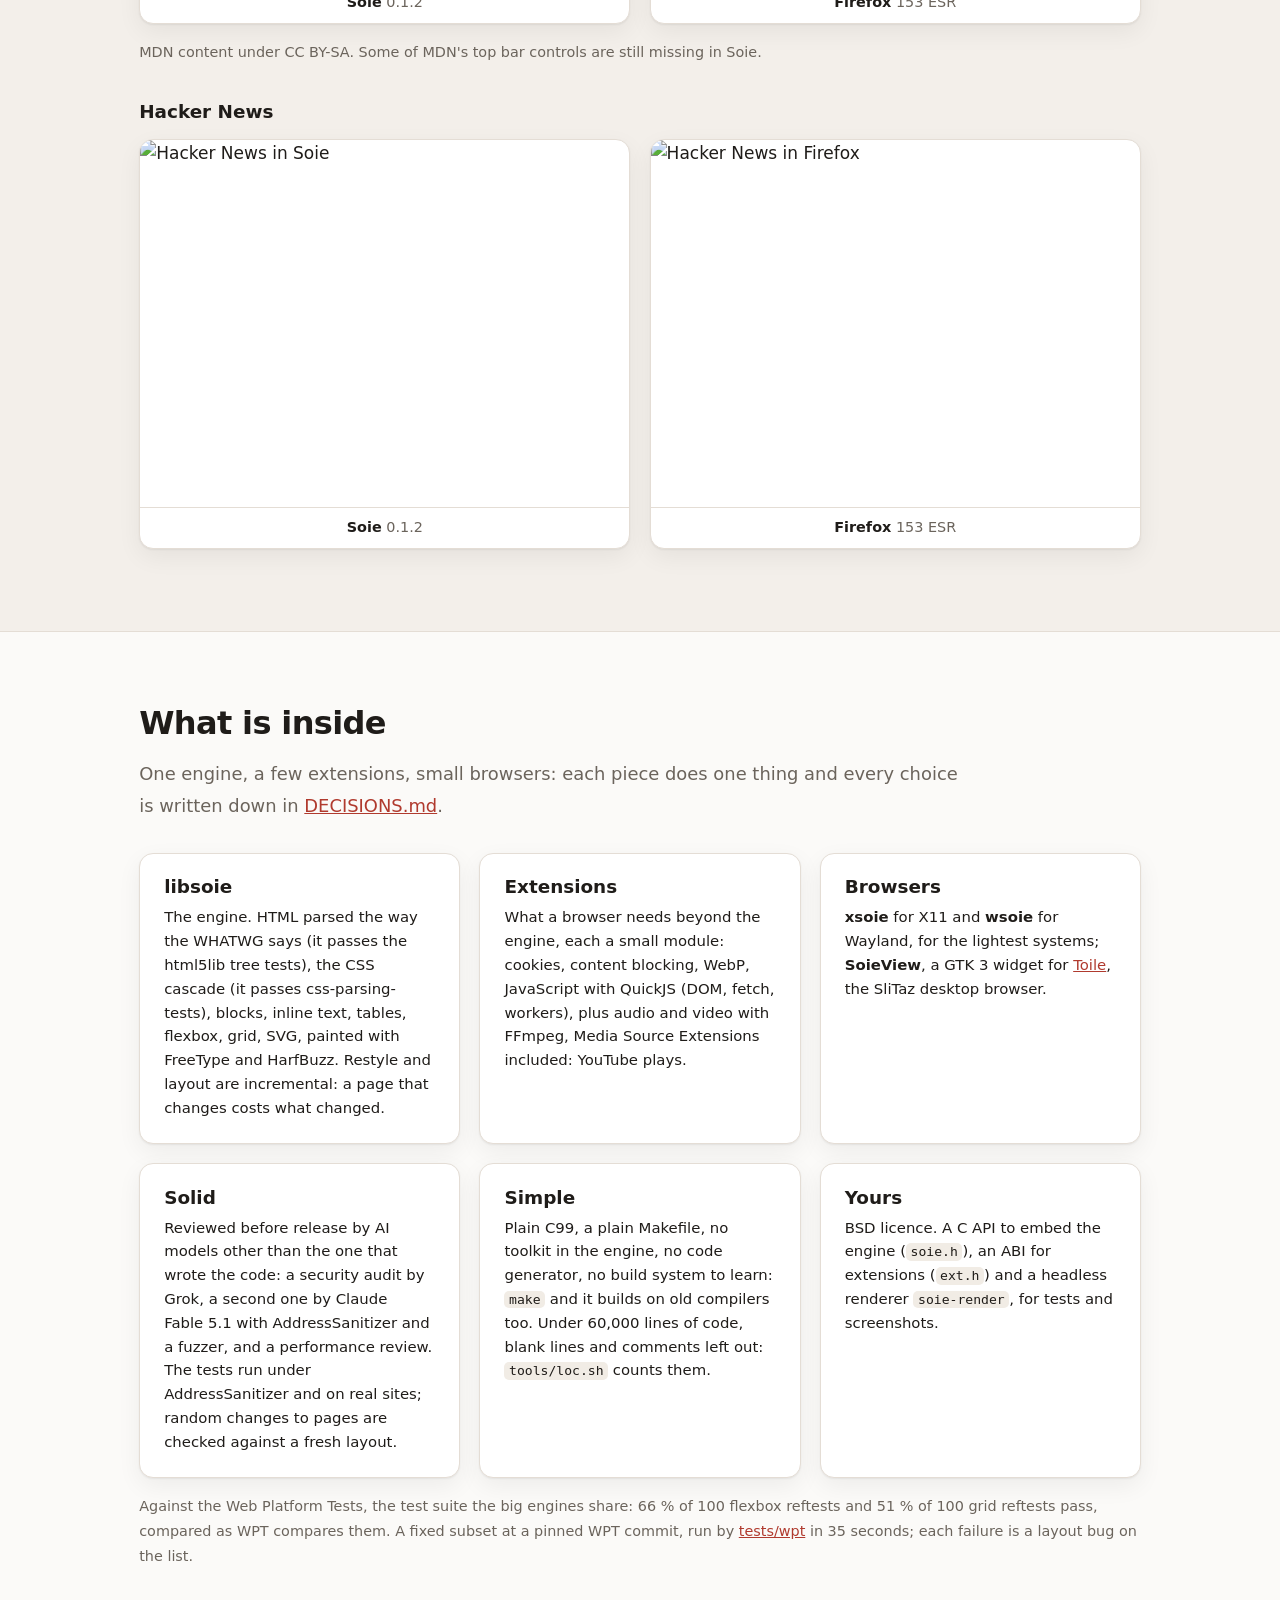
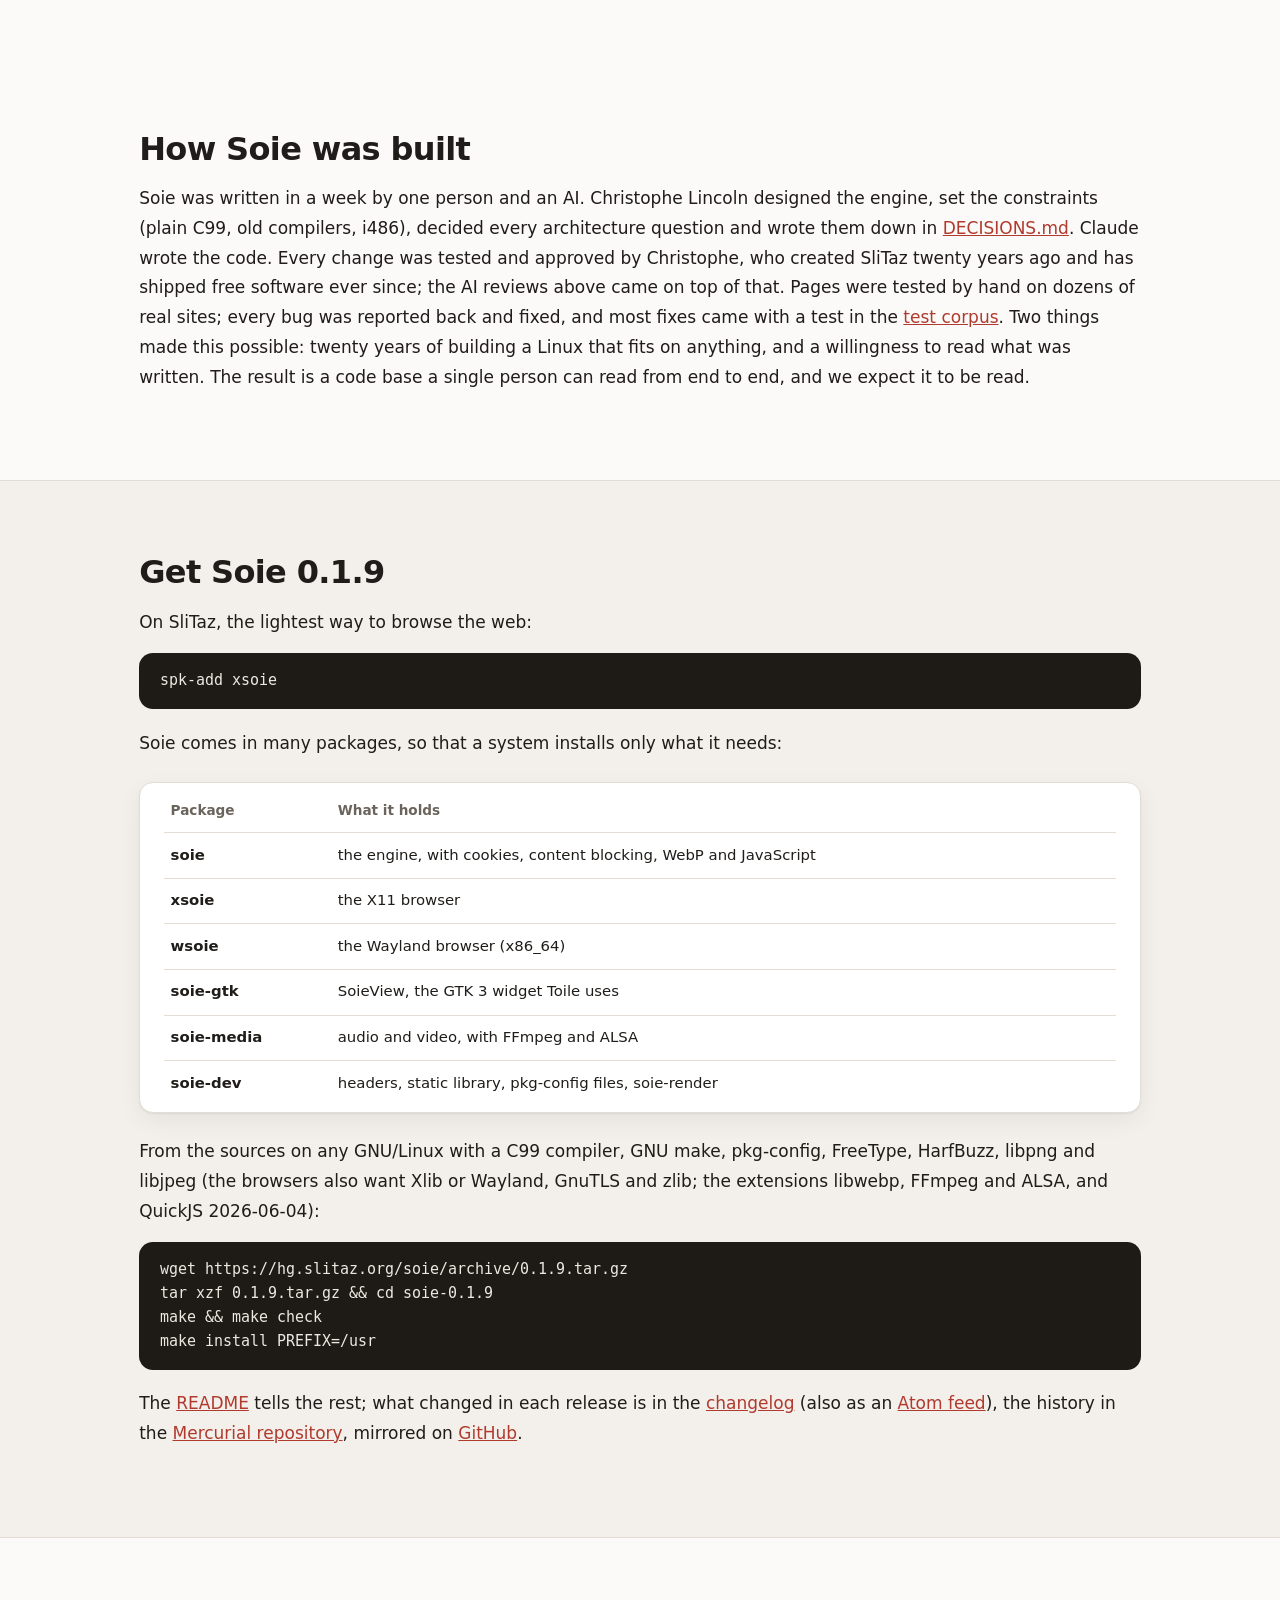
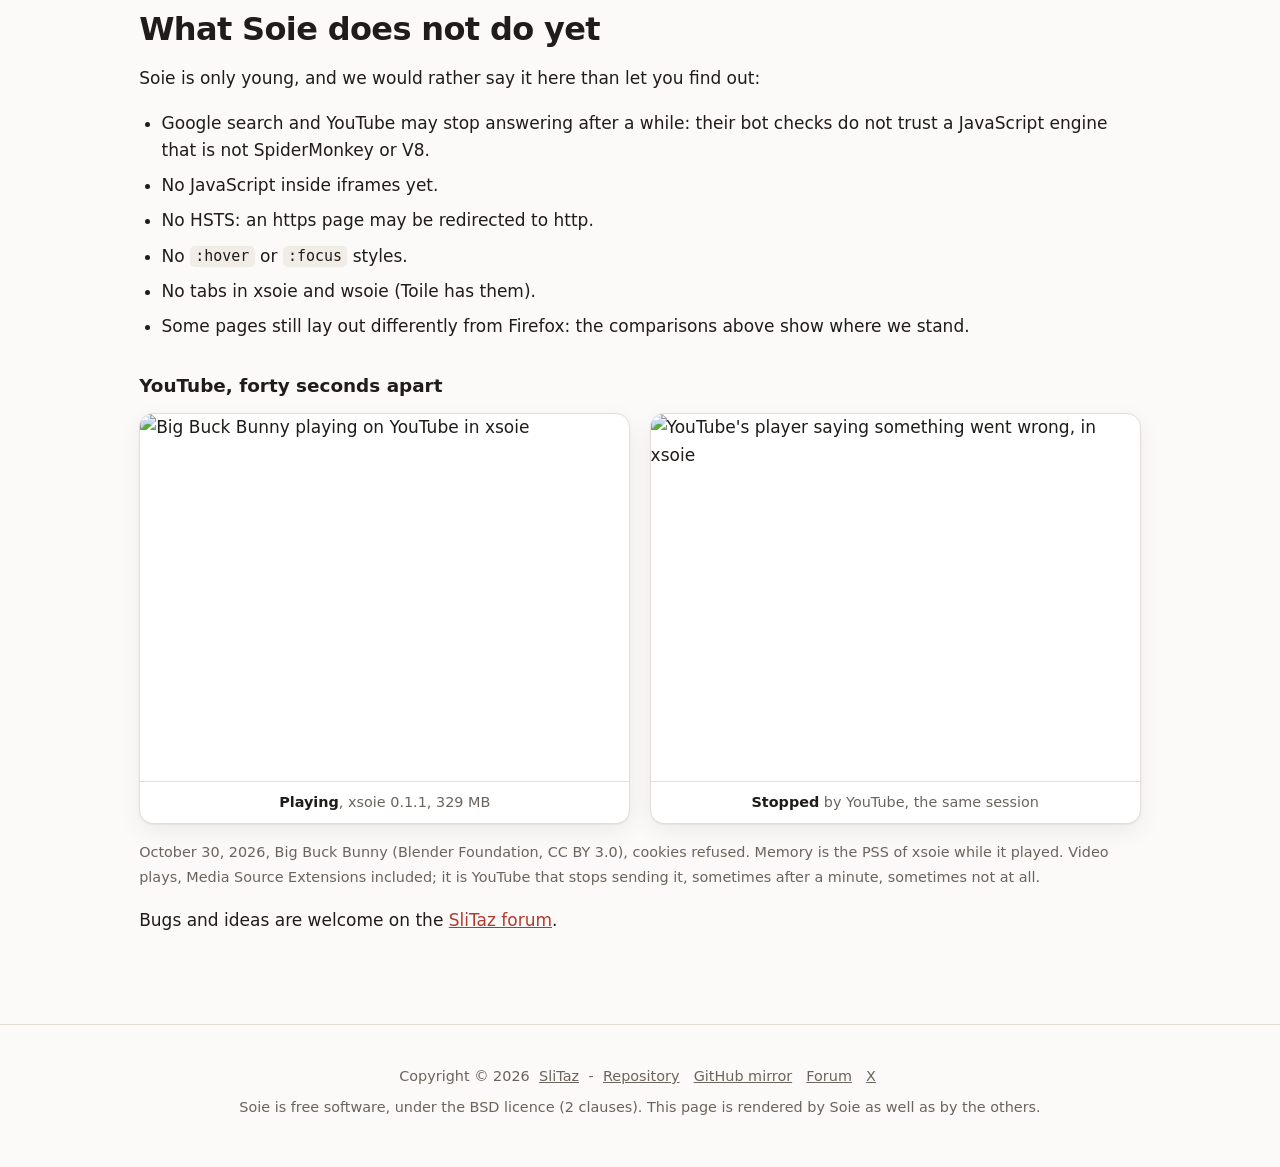
==== commit 00cfd99f: "Release 0.1.9: speed on old machines" ====
--- a/website/index.html
+++ b/website/index.html
@@ -3,7 +3,7 @@
 <head>
 	<meta charset="UTF-8">
 	<title>Soie - a light web engine, written to last</title>
-	<meta name="description" content="Soie (French for silk, say swah) is a web engine in plain C99: HTML, CSS, JavaScript and video in under 60,000 lines of code, plus QuickJS and FFmpeg as dependencies, a download under 800 KB, for old PCs and new ones." />
+	<meta name="description" content="Soie (French for silk, say swah) is a web engine in plain C99: HTML, CSS, JavaScript and video in under 60,000 lines of code, plus QuickJS and FFmpeg as dependencies, a download under 850 KB, for old PCs and new ones." />
 	<meta name="robots" content="index, follow, all" />
 	<meta name="author" content="Christophe Lincoln"/>
 	<meta name="viewport" content="width=device-width, initial-scale=1" />
@@ -13,7 +13,7 @@
 	<meta property="og:site_name" content="SliTaz" />
 	<meta property="og:url" content="https://soie.slitaz.org/" />
 	<meta property="og:title" content="Soie - the web, light" />
-	<meta property="og:description" content="A web engine in plain C99: HTML, CSS, JavaScript and video in a download under 800 KB, 13 times less memory than Firefox, for old PCs and new ones." />
+	<meta property="og:description" content="A web engine in plain C99: HTML, CSS, JavaScript and video in a download under 850 KB, 13 times less memory than Firefox, for old PCs and new ones." />
 	<meta property="og:image" content="https://soie.slitaz.org/images/share.png" />
 	<meta property="og:image:width" content="1200" />
 	<meta property="og:image:height" content="630" />
@@ -60,7 +60,7 @@
 				the memory of new machines to the work that matters.
 			</p>
 			<div class="hero-buttons">
-				<a href="#get" class="button">Get Soie 0.1.8</a>
+				<a href="#get" class="button">Get Soie 0.1.9</a>
 				<a href="#why" class="button ghost">Why Soie?</a>
 			</div>
 			<small>Free software, BSD licence. Made for and by SliTaz.</small>
@@ -317,7 +317,7 @@
 <!-- Get it -->
 <section id="get" class="band">
 	<div class="part">
-		<h2>Get Soie 0.1.8</h2>
+		<h2>Get Soie 0.1.9</h2>
 		<p>On SliTaz, the lightest way to browse the web:</p>
 		<pre><code>spk-add xsoie</code></pre>
 		<p>Soie comes in many packages, so that a system installs only what it
@@ -336,8 +336,8 @@
 			HarfBuzz, libpng and libjpeg (the browsers also want Xlib or
 			Wayland, GnuTLS and zlib; the extensions libwebp, FFmpeg and
 			ALSA, and QuickJS 2026-06-04):</p>
-		<pre><code>wget https://hg.slitaz.org/soie/archive/0.1.8.tar.gz
-tar xzf 0.1.8.tar.gz &amp;&amp; cd soie-0.1.8
+		<pre><code>wget https://hg.slitaz.org/soie/archive/0.1.9.tar.gz
+tar xzf 0.1.9.tar.gz &amp;&amp; cd soie-0.1.9
 make &amp;&amp; make check
 make install PREFIX=/usr</code></pre>
 		<p>The <a href="https://hg.slitaz.org/soie/file/tip/README.md">README</a>
